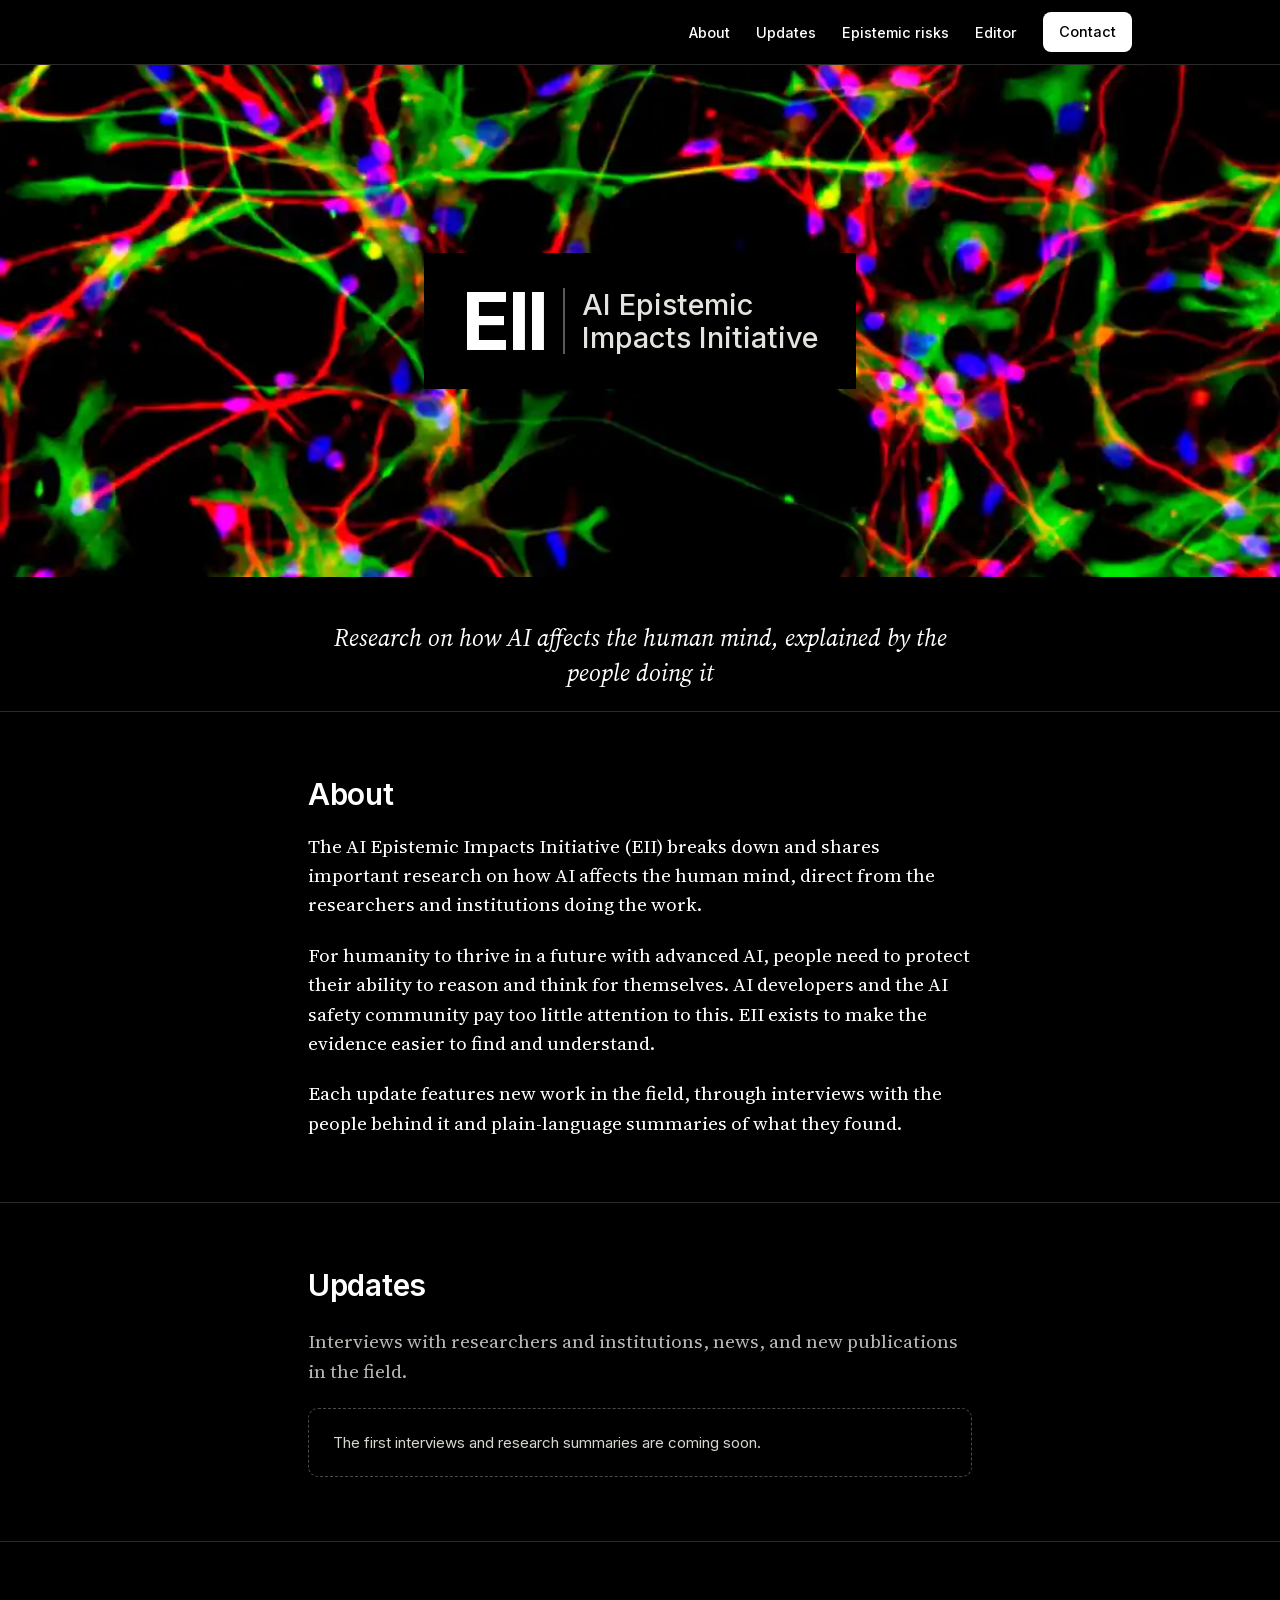
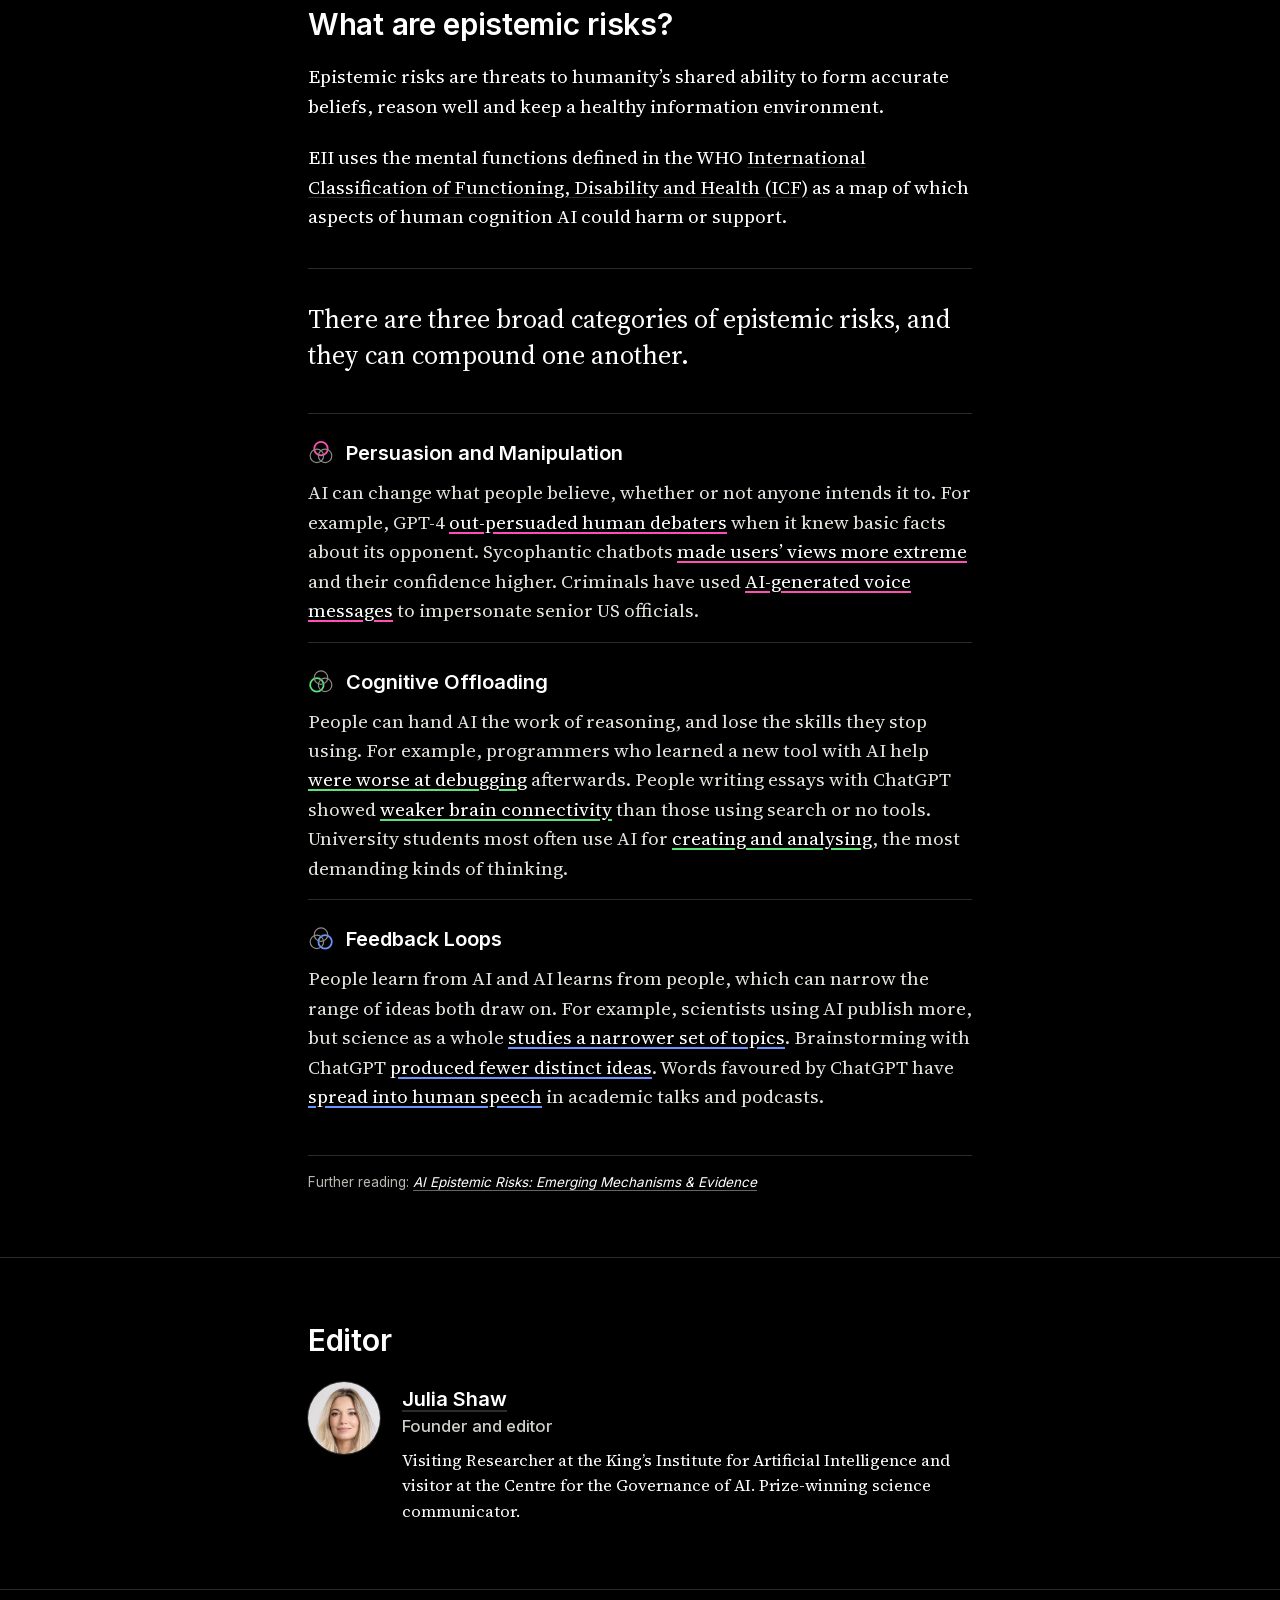
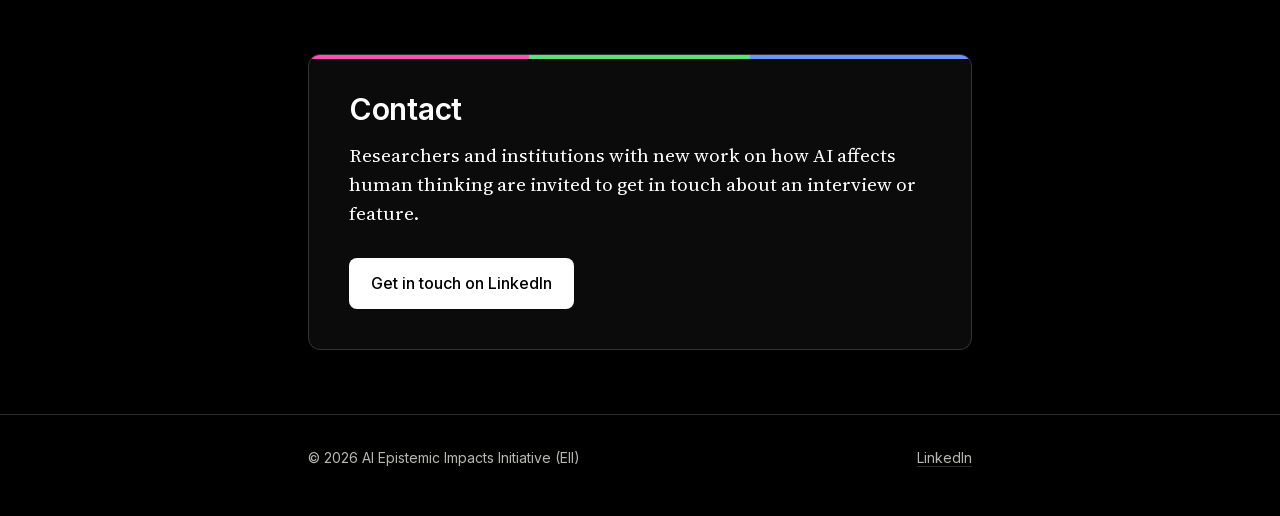
==== index.html @ 17d546c4 "Update stylesheet version and remove SVG Updated stylesheet version and removed SVG diagram." ====
<!DOCTYPE html>
<html lang="en">
<head>
  <meta charset="utf-8">
  <meta name="viewport" content="width=device-width, initial-scale=1">
  <!-- Security: the browser may only load files from this site itself. Anything from elsewhere (scripts, fonts, trackers) is blocked. -->
  <meta http-equiv="Content-Security-Policy" content="default-src 'self'; script-src 'self'; style-src 'self'; img-src 'self'; font-src 'self'; connect-src 'none'; object-src 'none'; base-uri 'self'; form-action 'none'">
  <meta name="referrer" content="strict-origin-when-cross-origin">

  <!-- ===== SEO: edit these when the site's address or description changes ===== -->
  <title>EII | AI Epistemic Impacts Initiative</title>
  <meta name="description" content="The AI Epistemic Impacts Initiative (EII) breaks down and shares important research on how AI affects the human mind, direct from the researchers and institutions doing the work.">
  <link rel="canonical" href="https://epistemicimpacts.org/">
  <meta name="robots" content="index, follow">

  <!-- Social sharing (Open Graph / Twitter) -->
  <meta property="og:type" content="website">
  <meta property="og:site_name" content="AI Epistemic Impacts Initiative">
  <meta property="og:title" content="EII | AI Epistemic Impacts Initiative">
  <meta property="og:description" content="The AI Epistemic Impacts Initiative (EII) breaks down and shares important research on how AI affects the human mind, direct from the researchers and institutions doing the work.">
  <meta property="og:url" content="https://epistemicimpacts.org/">
  <meta property="og:image" content="https://epistemicimpacts.org/og-image.png">
  <meta name="twitter:card" content="summary_large_image">

  <!-- Structured data: tells Google this is an organisation and who runs it -->
  <script type="application/ld+json">
  {
    "@context": "https://schema.org",
    "@type": "Organization",
    "name": "AI Epistemic Impacts Initiative",
    "alternateName": "EII",
    "url": "https://epistemicimpacts.org/",
    "description": "The AI Epistemic Impacts Initiative (EII) breaks down and shares important research on how AI affects the human mind, direct from the researchers and institutions doing the work.",
    "founder": {
      "@type": "Person",
      "name": "Julia Shaw",
      "jobTitle": "Editor"
    },
    "knowsAbout": [
      "epistemic risk", "AI and human cognition", "false memory",
      "misinformation", "AI manipulation", "decision-making"
    ]
  }
  </script>

  <link rel="icon" href="favicon.png" type="image/png">
  <link rel="apple-touch-icon" href="apple-touch-icon.png">
  <link rel="stylesheet" href="style.css?v=22">
</head>

<body class="dark">
<a class="skip" href="#main">Skip to main content</a>

<!-- ===== HEADER / NAVIGATION ===== -->
<header class="site-header">
  <div class="container nav-row">
    <a class="logo" href="#top" aria-label="AI Epistemic Impacts Initiative home">
      <span class="logo-abbr">EII</span>
      <span class="logo-name">AI Epistemic<br>Impacts Initiative</span>
    </a>
    <nav aria-label="Main">
      <ul>
        <li><a href="#about">About</a></li>
        <li><a href="#updates">Updates</a></li>
        <li><a href="#epistemic-risks"><span class="nav-long">Epistemic risks</span><span class="nav-short">Risks</span></a></li>
        <li><a href="#editor">Editor</a></li>
        <li><a class="btn" href="#contact">Contact</a></li>
      </ul>
    </nav>
  </div>
</header>

<main id="main">

<!-- ===== HERO ===== -->
<section class="hero hero-banner" id="top">
  <div class="banner-box">
    <h1 class="lockup"><span class="lk-abbr">EII</span><span class="lk-name">AI Epistemic<br>Impacts Initiative</span></h1>
  </div>
</section>
<div class="container tagline">
  <p class="lede">Research on how AI affects the human mind, explained by the people doing it</p>
</div>

<!-- ===== ABOUT ===== -->
<section class="section" id="about">
  <div class="container two-col">
    <h2>About</h2>
    <div>
      <p>The AI Epistemic Impacts Initiative (EII) breaks down and shares important research on how AI affects the human mind, direct from the researchers and institutions doing the work.</p>
      <p>For humanity to thrive in a future with advanced AI, people need to protect their ability to reason and think for themselves. AI developers and the AI safety community pay too little attention to this. EII exists to make the evidence easier to find and understand.</p>
      <p>Each update features new work in the field, through interviews with the people behind it and plain-language summaries of what they found.</p>
    </div>
  </div>
</section>

<!-- ===== UPDATES =====
     To add an entry: copy the example <li> below (remove the comment marks around it), put it at the top of the list
     and fill in the link, title, date and type. data-type must be one of: interview, news, publication.
     The filter buttons and the "coming soon" note switch themselves on and off. -->
<section class="section" id="updates">
  <div class="container">
    <h2>Updates</h2>
    <p class="up-intro">Interviews with researchers and institutions, news, and new publications in the field.</p>
    <div class="up-filters" role="group" aria-label="Show updates by type" hidden>
      <button type="button" class="up-filter" data-filter="all" aria-pressed="true">All</button>
      <button type="button" class="up-filter" data-filter="interview" aria-pressed="false">Interviews</button>
      <button type="button" class="up-filter" data-filter="news" aria-pressed="false">News</button>
      <button type="button" class="up-filter" data-filter="publication" aria-pressed="false">Publications</button>
    </div>
    <ul class="up-list" data-updates>
      <!-- Example entry:
      <li class="up-item" data-type="interview">
        <p class="up-meta"><span class="up-tag">Interview</span><time datetime="2026-11-01">1 November 2026</time></p>
        <h3 class="up-title"><a href="LINK">Title of the interview</a></h3>
        <p class="up-summary">One sentence on what it covers.</p>
      </li>
      -->
    </ul>
    <p class="up-empty">The first interviews and research summaries are coming soon.</p>
  </div>
</section>

<!-- ===== EPISTEMIC RISKS ===== -->
<section class="section" id="epistemic-risks">
  <div class="container two-col">
    <h2>What are epistemic risks?</h2>
    <div>
      <p class="er-def">Epistemic risks are threats to humanity’s shared ability to form accurate beliefs, reason well and keep a healthy information environment.</p>
      <p>EII uses the mental functions defined in the WHO <a href="https://www.who.int/standards/classifications/international-classification-of-functioning-disability-and-health">International Classification of Functioning, Disability and Health (ICF)</a> as a map of which aspects of human cognition AI could harm or support.</p>

      <div class="er-intro">
        <p class="er-lead">There are three broad categories of epistemic risks, and they can compound one another.</p>
      </div>

      <div class="er-cats">
        <div class="er-cat er-persuasion" id="persuasion">
          <h3><svg class="er-glyph" viewBox="0 0 24 24" aria-hidden="true" focusable="false"><circle class="on" cx="12" cy="8" r="6.2"/><circle cx="8.2" cy="14.6" r="6.2"/><circle cx="15.8" cy="14.6" r="6.2"/></svg>Persuasion and Manipulation</h3>
          <p class="er-text">AI can change what people believe, whether or not anyone intends it to. For example, GPT-4 <a href="https://www.nature.com/articles/s41562-025-02194-6">out-persuaded human debaters</a> when it knew basic facts about its opponent. Sycophantic chatbots <a href="https://osf.io/preprints/psyarxiv/vmyek_v1">made users’ views more extreme</a> and their confidence higher. Criminals have used <a href="https://www.ic3.gov/PSA/2025/PSA251219">AI-generated voice messages</a> to impersonate senior US officials.</p>
        </div>
        <div class="er-cat er-offloading" id="offloading">
          <h3><svg class="er-glyph" viewBox="0 0 24 24" aria-hidden="true" focusable="false"><circle class="on" cx="8.2" cy="14.6" r="6.2"/><circle cx="12" cy="8" r="6.2"/><circle cx="15.8" cy="14.6" r="6.2"/></svg>Cognitive Offloading</h3>
          <p class="er-text">People can hand AI the work of reasoning, and lose the skills they stop using. For example, programmers who learned a new tool with AI help <a href="https://arxiv.org/abs/2601.20245">were worse at debugging</a> afterwards. People writing essays with ChatGPT showed <a href="https://arxiv.org/abs/2506.08872">weaker brain connectivity</a> than those using search or no tools. University students most often use AI for <a href="https://www.anthropic.com/news/anthropic-education-report-how-university-students-use-claude">creating and analysing</a>, the most demanding kinds of thinking.</p>
        </div>
        <div class="er-cat er-feedback" id="feedback">
          <h3><svg class="er-glyph" viewBox="0 0 24 24" aria-hidden="true" focusable="false"><circle class="on" cx="15.8" cy="14.6" r="6.2"/><circle cx="12" cy="8" r="6.2"/><circle cx="8.2" cy="14.6" r="6.2"/></svg>Feedback Loops</h3>
          <p class="er-text">People learn from AI and AI learns from people, which can narrow the range of ideas both draw on. For example, scientists using AI publish more, but science as a whole <a href="https://www.nature.com/articles/s41586-025-09922-y">studies a narrower set of topics</a>. Brainstorming with ChatGPT <a href="https://www.nature.com/articles/s41562-025-02173-x">produced fewer distinct ideas</a>. Words favoured by ChatGPT have <a href="https://arxiv.org/abs/2409.01754">spread into human speech</a> in academic talks and podcasts.</p>
        </div>
      </div>
      <p class="er-source">Further reading: <a href="https://papers.ssrn.com/abstract=6873005"><cite>AI Epistemic Risks: Emerging Mechanisms &amp; Evidence</cite></a></p>
    </div>
  </div>
</section>

<!-- ===== EDITOR ===== -->
<section class="section" id="editor">
  <div class="container">
    <h2>Editor</h2>
    <ul class="people">
      <li class="person">
        <img class="avatar" src="people/julia-shaw.jpg" width="72" height="72" alt="">
        <h3><a href="https://www.kcl.ac.uk/people/julia-shaw">Julia Shaw</a></h3>
        <p class="role">Founder and editor</p>
        <p>Visiting Researcher at the King’s Institute for Artificial Intelligence and visitor at the Centre for the Governance of AI. Prize-winning science communicator.</p>
      </li>
    </ul>
  </div>
</section>

<!-- ===== CONTACT ===== -->
<section class="section contact" id="contact">
  <div class="container">
    <div class="contact-box">
    <h2>Contact</h2>
      <p>Researchers and institutions with new work on how AI affects human thinking are invited to get in touch about an interview or feature.</p>
      <!-- Contact is via LinkedIn. Change the link below (it appears twice on this page). -->
      <a class="btn btn-large" href="https://www.linkedin.com/in/drjuliashaw/">Get in touch on LinkedIn</a>
    </div>
  </div>
</section>

</main>

<!-- ===== FOOTER ===== -->
<footer class="site-footer">
  <div class="container footer-row">
    <p>&copy; <span id="year">2026</span> AI Epistemic Impacts Initiative (EII)</p>
    <p><a href="https://www.linkedin.com/in/drjuliashaw/">LinkedIn</a></p>
  </div>
</footer>

<script src="script.js?v=2"></script>
</body>
</html>
---- style.css ----
/* =====================================================================
   CogGuide stylesheet
   Change colours and fonts here; everything else follows.
   ===================================================================== */

/* ---------- Fonts (stored in fonts/, so nothing loads from Google) ---------- */
@font-face {
    font-family: 'Inter';
    font-style: normal;
    font-weight: 400;
    font-display: swap;
    src: url(fonts/inter-normal.woff2) format('woff2');
    unicode-range: U+0000-00FF, U+0131, U+0152-0153, U+02BB-02BC, U+02C6, U+02DA, U+02DC, U+0304, U+0308, U+0329, U+2000-206F, U+20AC, U+2122, U+2191, U+2193, U+2212, U+2215, U+FEFF, U+FFFD;
}
@font-face {
    font-family: 'Inter';
    font-style: normal;
    font-weight: 500;
    font-display: swap;
    src: url(fonts/inter-normal.woff2) format('woff2');
    unicode-range: U+0000-00FF, U+0131, U+0152-0153, U+02BB-02BC, U+02C6, U+02DA, U+02DC, U+0304, U+0308, U+0329, U+2000-206F, U+20AC, U+2122, U+2191, U+2193, U+2212, U+2215, U+FEFF, U+FFFD;
}
@font-face {
    font-family: 'Inter';
    font-style: normal;
    font-weight: 600;
    font-display: swap;
    src: url(fonts/inter-normal.woff2) format('woff2');
    unicode-range: U+0000-00FF, U+0131, U+0152-0153, U+02BB-02BC, U+02C6, U+02DA, U+02DC, U+0304, U+0308, U+0329, U+2000-206F, U+20AC, U+2122, U+2191, U+2193, U+2212, U+2215, U+FEFF, U+FFFD;
}
@font-face {
    font-family: 'Inter';
    font-style: normal;
    font-weight: 700;
    font-display: swap;
    src: url(fonts/inter-normal.woff2) format('woff2');
    unicode-range: U+0000-00FF, U+0131, U+0152-0153, U+02BB-02BC, U+02C6, U+02DA, U+02DC, U+0304, U+0308, U+0329, U+2000-206F, U+20AC, U+2122, U+2191, U+2193, U+2212, U+2215, U+FEFF, U+FFFD;
}
@font-face {
    font-family: 'Source Serif 4';
    font-style: italic;
    font-weight: 400;
    font-display: swap;
    src: url(fonts/source-serif-4-italic.woff2) format('woff2');
    unicode-range: U+0000-00FF, U+0131, U+0152-0153, U+02BB-02BC, U+02C6, U+02DA, U+02DC, U+0304, U+0308, U+0329, U+2000-206F, U+20AC, U+2122, U+2191, U+2193, U+2212, U+2215, U+FEFF, U+FFFD;
}
@font-face {
    font-family: 'Source Serif 4';
    font-style: normal;
    font-weight: 400;
    font-display: swap;
    src: url(fonts/source-serif-4-normal.woff2) format('woff2');
    unicode-range: U+0000-00FF, U+0131, U+0152-0153, U+02BB-02BC, U+02C6, U+02DA, U+02DC, U+0304, U+0308, U+0329, U+2000-206F, U+20AC, U+2122, U+2191, U+2193, U+2212, U+2215, U+FEFF, U+FFFD;
}
@font-face {
    font-family: 'Source Serif 4';
    font-style: normal;
    font-weight: 600;
    font-display: swap;
    src: url(fonts/source-serif-4-normal.woff2) format('woff2');
    unicode-range: U+0000-00FF, U+0131, U+0152-0153, U+02BB-02BC, U+02C6, U+02DA, U+02DC, U+0304, U+0308, U+0329, U+2000-206F, U+20AC, U+2122, U+2191, U+2193, U+2212, U+2215, U+FEFF, U+FFFD;
}

:root {
  --bg: #faf9f5;          /* warm off-white page background */
  --ink: #141413;         /* near-black text */
  --muted: #5f5e5a;       /* secondary text */
  --rule: #e2e0d8;        /* hairline dividers */
  --accent: #8ecae6;      /* light blue, used for buttons and highlights */
  --accent-dark: #3a8fbf; /* deeper blue, for hovers and small text */
  --heading: #008F7E;     /* teal, used for section headings and menu links */
  --card: #f2f0ea;        /* slightly darker panel */

  --sans: "Inter", -apple-system, BlinkMacSystemFont, "Segoe UI", Helvetica, Arial, sans-serif;
  --serif: "Source Serif 4", Georgia, "Times New Roman", serif;

  --max: 1180px;
  --gutter: 24px;
}

* { box-sizing: border-box; }
html { scroll-behavior: smooth; scroll-padding-top: 80px; }

body {
  margin: 0;
  background: var(--bg);
  color: var(--ink);
  font-family: var(--serif);
  font-size: 19px;
  line-height: 1.55;
  -webkit-font-smoothing: antialiased;
}

h1, h2, h3, .site-header, .btn, .label, .card-num, .role, .pub-type, time, .note, .site-footer {
  font-family: var(--sans);
}

h1 { font-size: clamp(38px, 5.5vw, 60px); font-weight: 700; line-height: 1.08; letter-spacing: -0.02em; margin: 0; }
h2 { color: var(--heading); font-size: 30px; font-weight: 600; line-height: 1.2; letter-spacing: -0.01em; margin: 0 0 24px; }
h3 { font-size: 20px; font-weight: 600; line-height: 1.3; margin: 0 0 8px; }
p { margin: 0 0 1.1em; }
p:last-child { margin-bottom: 0; }
a { color: inherit; text-decoration: none; }
p a, .hero-links a { text-decoration: underline; text-decoration-color: var(--rule); text-underline-offset: 3px; }
p a:hover, .hero-links a:hover { text-decoration-color: var(--accent); }
strong { font-weight: 600; }

.container { max-width: var(--max); margin: 0 auto; padding: 0 var(--gutter); }

.skip { position: absolute; left: -999px; top: 8px; background: var(--ink); color: #fff; padding: 8px 12px; }
.skip:focus { left: 8px; z-index: 100; }

/* ---------- Header ---------- */
.site-header {
  position: sticky; top: 0; z-index: 50;
  background: rgba(250, 249, 245, 0.92);
  backdrop-filter: blur(8px);
  border-bottom: 1px solid var(--rule);
}
.nav-row { display: flex; align-items: center; justify-content: space-between; height: 64px; }
.logo { display: flex; align-items: center; gap: 10px; font-weight: 700; font-size: 18px; letter-spacing: -0.01em; }
.logo-mark { height: 32px; width: auto; display: block; }
nav ul { list-style: none; margin: 0; padding: 0; display: flex; gap: 26px; align-items: center; }
nav a { font-size: 14.5px; font-weight: 500; }
nav a:not(.btn) { color: var(--heading); }
nav a:not(.btn):hover { color: var(--accent-dark); }

/* ---------- Buttons ---------- */
.btn {
  display: inline-block;
  background: var(--ink); color: var(--bg);
  padding: 9px 16px; border-radius: 8px;
  font-size: 14.5px; font-weight: 500;
  transition: background .15s;
}
.btn:hover { background: var(--accent-dark); }
.btn-large { background: var(--accent); color: var(--ink); padding: 13px 22px; font-size: 16px; margin-top: 8px; }
.btn-large:hover { background: var(--accent-dark); color: #fff; }

/* ---------- Hero ---------- */
.hero { padding: 96px 0 72px; }
.hero-grid { display: grid; grid-template-columns: 1fr 1fr; gap: 64px; align-items: start; }
.lede { font-size: 24px; line-height: 1.45; margin-bottom: 24px; }
.hero-links { font-family: var(--sans); font-size: 14.5px; line-height: 2; }
.hero-links a { margin-right: 12px; white-space: nowrap; }
.label { font-weight: 600; margin-right: 8px; }

/* ---------- Sections ---------- */
.section { padding: 64px 0; border-top: 1px solid var(--rule); }
.two-col { display: grid; grid-template-columns: 1fr 2fr; gap: 48px; }
.two-col h2 { margin-bottom: 0; }
.note { color: var(--muted); font-size: 15px; margin-top: 32px; }

/* ---------- Cards (What we produce) ---------- */
.cards { list-style: none; margin: 0; padding: 0; display: grid; grid-template-columns: repeat(3, 1fr); gap: 20px; }
.card { background: var(--card); border-radius: 12px; padding: 28px; }
.card p { font-size: 17px; }
.card-num { display: block; color: var(--accent-dark); font-weight: 600; font-size: 13px; letter-spacing: .08em; margin-bottom: 20px; }

/* ---------- Areas of work ---------- */
.areas { list-style: none; margin: 0; padding: 0; display: grid; grid-template-columns: repeat(4, 1fr); gap: 0 32px; }
.area { border-top: 1px solid var(--ink); padding: 20px 0 32px; }
.area p { font-size: 16.5px; line-height: 1.5; }

/* ---------- Steps ---------- */
.steps { padding-left: 1.3em; margin: 0 0 1.1em; }
.steps li { margin-bottom: 6px; }

/* ---------- Publications list ---------- */
.pub-list { list-style: none; margin: 0; padding: 0; border-top: 1px solid var(--ink); }
.pub { display: grid; grid-template-columns: 130px 140px 1fr; gap: 16px; padding: 18px 0; border-bottom: 1px solid var(--rule); font-size: 17px; }
.pub time, .pub-type { font-size: 14px; color: var(--muted); padding-top: 3px; }
.pub a:hover { color: var(--accent-dark); }
.pub-empty { display: block; color: var(--muted); }

/* ---------- People ---------- */
.people { list-style: none; margin: 0; padding: 0; display: grid; grid-template-columns: repeat(3, 1fr); gap: 32px; }
.person { border-top: 1px solid var(--ink); padding-top: 20px; }
.person p { font-size: 16.5px; }
.role { color: var(--accent-dark); font-size: 14px; font-weight: 500; margin-bottom: 12px; }

/* ---------- Participate ---------- */
.participate { background: var(--card); border-top: none; }

/* ---------- Footer ---------- */
.site-footer { border-top: 1px solid var(--rule); padding: 32px 0; font-size: 14px; color: var(--muted); }
.footer-row { display: flex; justify-content: space-between; gap: 16px; flex-wrap: wrap; }
.site-footer a:hover { color: var(--accent-dark); }

/* ---------- Responsive ---------- */
@media (max-width: 960px) {
  .areas { grid-template-columns: repeat(2, 1fr); }
  .people, .cards { grid-template-columns: 1fr 1fr; }
  .logo-mark { height: 26px; }
}
@media (max-width: 720px) {
  body { font-size: 17px; }
  .hero { padding: 56px 0 48px; }
  .hero-grid, .two-col { grid-template-columns: 1fr; gap: 24px; }
  .lede { font-size: 20px; }
  .section { padding: 48px 0; }
  .cards, .areas, .people { grid-template-columns: 1fr; }
  nav ul { gap: 14px; }
  .logo-mark { height: 20px; }
  nav li:not(:last-child) { display: none; }   /* on phones, keep only the Participate button */
  .pub { grid-template-columns: 1fr; gap: 4px; }
}

/* =====================================================================
   Paper pages (publications/*.html)
   Same building blocks as the homepage: hero, two-column sections, cards.
   ===================================================================== */
.paper-hero h1 { font-size: clamp(34px, 4.6vw, 52px); }
.crumb { font-family: var(--sans); font-size: 14.5px; margin-bottom: 24px; }
.crumb a { color: var(--heading); }
.crumb a:hover { color: var(--accent-dark); }
.paper-kind { font-family: var(--sans); font-size: 14.5px; color: var(--muted); margin-bottom: 8px; }
.paper-kind .label { color: var(--accent-dark); }
.hero-actions { display: flex; align-items: center; gap: 20px; flex-wrap: wrap; margin-bottom: 28px; }
.hero-actions .btn-large { margin-top: 0; }
p.hero-actions a, p.crumb a, p.more a { text-decoration: none; }
.btn-plain { font-family: var(--sans); font-size: 15px; font-weight: 500; color: var(--heading); }
.btn-plain:hover { color: var(--accent-dark); }
.more { margin-top: 8px; }

/* Section headings stay in view while you read the long sections */
.sec-head { position: sticky; top: 96px; align-self: start; }
.sec-head .card-num { margin-bottom: 10px; }

.prose h3 { margin: 40px 0 12px; }
.prose h3:first-child { margin-top: 0; }
.sub-num { font-size: 13px; font-weight: 600; letter-spacing: .08em; color: var(--accent-dark); margin-right: 10px; }
.prose p, .prose li { hyphens: auto; }
.abstract-text { font-size: 21px; line-height: 1.5; }

.tags { font-family: var(--sans); font-size: 13.5px; line-height: 2.2; margin-top: 24px; }
.tag { display: inline-block; background: var(--card); border-radius: 999px; padding: 2px 12px; margin-right: 4px; white-space: nowrap; }

.step-cards { grid-template-columns: 1fr 1fr; margin: 8px 0 32px; }
.step-cards h4 { font-family: var(--sans); font-size: 18px; font-weight: 600; margin: 0 0 8px; }
.step-cards p { font-size: 16px; line-height: 1.5; }

.cite, .fn-mark { font-family: var(--sans); font-size: 0.72em; color: var(--muted); white-space: nowrap; }
.cite a, .fn-mark a { color: var(--accent-dark); }
.cite a:hover, .fn-mark a:hover { text-decoration: underline; }
:target { scroll-margin-top: 90px; }
li:target { background: #e8f3f9; border-radius: 4px; }

.footnotes { padding-left: 1.3em; margin: 0 0 32px; font-size: 16px; line-height: 1.5; }
.footnotes li { margin-bottom: 12px; }
.footnotes a:not(.back) { text-decoration: underline; text-decoration-color: var(--rule); text-underline-offset: 3px; overflow-wrap: anywhere; }
.back { font-family: var(--sans); color: var(--accent-dark); }

.refs summary { display: inline-block; cursor: pointer; font-family: var(--sans); font-size: 15px; font-weight: 500; background: var(--ink); color: var(--bg); padding: 9px 16px; border-radius: 8px; list-style: none; }
.refs summary::-webkit-details-marker { display: none; }
.refs summary:hover { background: var(--accent-dark); }
.refs[open] summary { margin-bottom: 20px; }
.refs ol { list-style: none; margin: 0; padding: 0; border-top: 1px solid var(--ink); font-size: 14.5px; line-height: 1.5; }
.refs li { display: grid; grid-template-columns: 44px 1fr; padding: 10px 0; border-bottom: 1px solid var(--rule); }
.ref-num { font-family: var(--sans); color: var(--muted); font-size: 13px; padding-top: 2px; }
.ref-text { overflow-wrap: anywhere; }
.ref-text a { text-decoration: underline; text-decoration-color: var(--rule); text-underline-offset: 3px; }
.ref-text a:hover { text-decoration-color: var(--accent); }

@media (max-width: 720px) {
  .sec-head { position: static; }
  .step-cards { grid-template-columns: 1fr; }
  .abstract-text { font-size: 18px; }
}

/* =====================================================================
   Framework pages (publications/mental-functions*.html)
   ===================================================================== */
.table-wrap { overflow-x: auto; margin: 8px 0 36px; }
.data-table { width: 100%; border-collapse: collapse; font-size: 16px; line-height: 1.45; border-top: 1px solid var(--ink); }
.data-table th { font-family: var(--sans); font-size: 13.5px; font-weight: 600; text-align: left; color: var(--muted); padding: 10px 14px 10px 0; border-bottom: 1px solid var(--rule); vertical-align: bottom; }
.data-table td { padding: 12px 14px 12px 0; border-bottom: 1px solid var(--rule); vertical-align: top; }
.data-table td:first-child { font-family: var(--sans); font-weight: 600; font-size: 15px; }
.data-table.wide { min-width: 640px; }
.data-table.wide td { font-size: 15px; }
.data-table td.num { font-family: var(--sans); white-space: nowrap; }
.lead-in { font-family: var(--sans); font-weight: 600; }
.fn { margin: 0 0 8px; }
.fn h4 { font-family: var(--sans); font-size: 19px; font-weight: 600; margin: 36px 0 6px; }
.fn .fn-def { margin-bottom: 12px; }
.viz-callout { display: flex; align-items: center; justify-content: space-between; gap: 16px; flex-wrap: wrap; background: var(--card); border-radius: 12px; padding: 18px 22px; margin: 4px 0 32px; }
.viz-callout p { margin: 0; font-family: var(--sans); font-size: 15.5px; }
p.viz-callout-text a { text-decoration: none; }
.viz-stage { padding-top: 8px; }
.mfv { margin-top: 8px; }
.two-col > * { min-width: 0; }
.home-viz { margin-top: 40px; }
.person h3 a { text-decoration: underline; text-decoration-color: var(--rule); text-underline-offset: 4px; }
.person h3 a:hover { color: var(--accent-dark); text-decoration-color: var(--accent); }
.avatar { display: block; width: 72px; height: 72px; border-radius: 50%; object-fit: cover; margin-bottom: 16px; background: var(--card); box-shadow: 0 0 0 1px var(--rule); }
.avatar-initials { display: flex; align-items: center; justify-content: center; font-family: var(--sans); font-size: 20px; font-weight: 600; color: var(--heading); }
/* Homepage hero gradient */
.hero:not(.paper-hero) { background: linear-gradient(180deg, #418f80 0%, #53998d 3%, #70aba0 8%, #99c3bb 15%, #a4c9c3 20%, #b3d2cc 30%, #c9e0da 45%, #dfebe9 60%, #edf4f2 72%, var(--bg) 88%); }
.pub-main a { display: inline; }
.pills { display: flex; flex-wrap: wrap; align-items: center; gap: 6px; margin: 10px 0 0; font-family: var(--sans); }
.pills-label { font-size: 13px; color: var(--muted); margin-right: 2px; }
.pill { display: inline-block; font-size: 12.5px; font-weight: 500; line-height: 1.3; color: #0b5f55; background: #dcefeb; border-radius: 999px; padding: 3px 10px; }
/* ---------- Cognitive guidelines pipeline ---------- */
.gp-layout { display: grid; grid-template-columns: minmax(0, 1.1fr) minmax(0, 1.5fr); gap: 48px; align-items: start; }
.gw { display: block; width: 100%; height: auto; overflow: visible; }
.gw-done { fill: #008F7E; } .gw-active { fill: #7cc3b7; } .gw-todo { fill: #e6ebe8; }
.gw-core { fill: #fff; stroke: var(--rule); }
.gw-lab { font-family: var(--sans); font-size: 12.5px; font-weight: 500; fill: #9a9890; }
.gw-on { fill: var(--ink); font-weight: 600; }
.gw-c1 { font-family: var(--sans); font-size: 15px; font-weight: 600; fill: var(--ink); }
.legend { display: flex; flex-wrap: wrap; gap: 16px; font-family: var(--sans); font-size: 13px; color: var(--muted); margin: 16px 0 0; }
.legend i { display: inline-block; width: 12px; height: 12px; border-radius: 3px; margin-right: 6px; vertical-align: -1px; }
.lg-done { background: #008F7E; } .lg-active { background: #7cc3b7; } .lg-todo { background: #e6ebe8; }
.gp-note { font-family: var(--sans); font-size: 13px; color: var(--muted); margin-top: 10px; }
.gp-head, .gp-row { display: grid; grid-template-columns: minmax(0, 1.3fr) 200px minmax(0, 1.4fr); gap: 20px; align-items: center; }
.gp-head { font-family: var(--sans); font-size: 12px; font-weight: 600; letter-spacing: .04em; text-transform: uppercase; color: var(--muted); padding-bottom: 10px; border-bottom: 1px solid var(--ink); }
.gp-stages { display: grid; grid-template-columns: repeat(4, 1fr); gap: 4px; font-size: 10px; letter-spacing: 0; text-transform: none; font-weight: 500; line-height: 1.2; }
.gp-list { list-style: none; margin: 0 0 24px; padding: 0; }
.gp-row { padding: 14px 0; border-bottom: 1px solid var(--rule); }
.gp-name { font-family: var(--sans); font-size: 16px; font-weight: 600; color: var(--ink); }
.gp-status { display: block; font-weight: 400; font-size: 13px; color: var(--heading); margin-top: 2px; }
.gp-quiet .gp-name { color: var(--muted); font-weight: 500; } .gp-quiet .gp-status { color: #9a9890; }
.gp-track { display: grid; grid-template-columns: repeat(4, 1fr); gap: 4px; }
.gp-cell { height: 10px; border-radius: 5px; } .gp-done { background: #008F7E; } .gp-active { background: #7cc3b7; } .gp-todo { background: #e6ebe8; }
.gp-links { display: flex; flex-wrap: wrap; gap: 6px; font-family: var(--sans); }
a.pill { text-decoration: none; } a.pill:hover { background: #cfe8e3; }
@media (max-width: 900px) { .gp-layout { grid-template-columns: 1fr; } .gw { max-width: 440px; margin: 0 auto; } }
@media (max-width: 640px) { .gp-head { display: none; } .gp-row { grid-template-columns: 1fr; gap: 8px; } }
.hero-text .pills { margin: 0 0 22px; }
/* ---------- Pipeline tags, example guideline ---------- */
.hero-note { font-size: 16.5px; color: var(--muted); margin-top: 16px; }
.gp-tag { display: inline-block; vertical-align: 2px; margin-left: 6px; font-size: 11px; font-weight: 600; letter-spacing: .03em; text-transform: uppercase; color: var(--muted); border: 1px solid var(--rule); border-radius: 999px; padding: 1px 8px; }
.gp-tag-pri { color: #0b5f55; border-color: #7cc3b7; background: #dcefeb; }
.ex-fail { border-left: 4px solid #c9723c; } .ex-pass { border-left: 4px solid #008F7E; }
.ex-why { font-family: var(--sans); font-size: 14px; color: var(--muted); margin-top: 8px; }
/* ---------- Research projects page ---------- */
.pub-desc { font-size: 16px; line-height: 1.5; margin: 8px 0 0; color: var(--ink); }
.pub-people { font-family: var(--sans); font-size: 13.5px; color: var(--muted); margin: 6px 0 0; }
.cards-4 { grid-template-columns: repeat(4, 1fr); }
@media (max-width: 1000px) { .cards-4 { grid-template-columns: 1fr 1fr; } }
@media (max-width: 640px) { .cards-4 { grid-template-columns: 1fr; } }
/* EII text wordmark */
.logo { color: var(--ink); text-decoration: none; }
.logo-abbr { font-size: 26px; font-weight: 800; letter-spacing: -0.02em; line-height: 1; }
.logo-name { font-size: 11px; font-weight: 500; line-height: 1.2; color: var(--muted); border-left: 1px solid var(--rule); padding-left: 10px; }
@media (max-width: 720px) { .logo-abbr { font-size: 22px; } }
/* ===== Homepage dark theme (only applies to <body class="dark">) ===== */
body.dark {
  --bg: #000; --ink: #fff; --muted: #b8b8b3; --rule: #2b2b2b;
  --heading: #fff; --card: #111; --accent: #fff; --accent-dark: #cfcfca;
}
body.dark .site-header { background: rgba(0, 0, 0, 0.92); }
body.dark .hero:not(.paper-hero) { background: var(--bg); }
body.dark .btn-large { background: #fff; color: #000; }
body.dark .btn-large:hover { background: #cfcfca; color: #000; }
body.dark .pill { color: #fff; background: #1c1c1c; box-shadow: 0 0 0 1px #3a3a3a; }
body.dark .avatar { background: #111; }
body.dark .mfv {
  --mfv-bg: #000; --mfv-ink: #fff; --mfv-muted: #b8b8b3; --mfv-rule: #2b2b2b; --mfv-card: #111;
  --mfv-teal-soft: #123f39; --mfv-teal-mid: #3f9c8e;
}
body.dark .mfv-core-circle { fill: #000; }
body.dark .mfv-seg-label { fill: #fff; }
body.dark .mfv-count-bg { fill: #000; }
body.dark .mfv-tip { color: #000; }
body.dark .mfv-card { background: #000; }
body.dark .mfv-subrow:hover, body.dark .mfv-subrow.is-active, body.dark .mfv-list-btn:hover, body.dark .mfv-list-btn:focus-visible { background: #1c1c1c; }
body.dark .mfv-subrow dd, body.dark .mfv-list-def { color: #d6d6d1; }
/* ===== Homepage layout: centred title, headings above text, wider margins ===== */
body.dark { --gutter: 48px; }
body.dark .container { max-width: 920px; }
body.dark .hero-grid { grid-template-columns: 1fr; gap: 20px; justify-items: center; text-align: center; }
body.dark .hero .lede { margin: 0 auto; }
body.dark .two-col { grid-template-columns: 1fr; gap: 20px; }
@media (max-width: 720px) { body.dark { --gutter: 32px; } }
/* ===== Homepage title: large version of the EII wordmark ===== */
body.dark .hero { padding: 120px 0 104px; }
body.dark .hero h1.lockup { display: flex; align-items: center; justify-content: center; font-family: var(--sans); letter-spacing: normal; line-height: 1; }
body.dark .lk-abbr { font-size: clamp(60px, 10.5vw, 124px); font-weight: 700; letter-spacing: -0.03em; }
body.dark .lk-name { font-size: clamp(21px, 3.8vw, 44px); font-weight: 500; line-height: 1.15; text-align: left; color: #e4e4df; margin-left: .55em; padding-left: .6em; border-left: 2px solid rgba(255, 255, 255, .35); }
body.dark .hero .lede { font-style: italic; font-size: 22px; color: #d6d6d1; margin-top: 28px; }
@media (max-width: 720px) {
  body.dark .hero { padding: 72px 0 60px; }
  body.dark .hero .lede { font-size: 18px; }
}
body.dark #people .pills { margin-top: 28px; }
body.dark .affil-name { font-size: 20px; font-weight: 600; margin: 0 0 8px; }
body.dark .affil-name a { text-decoration: underline; text-decoration-color: var(--rule); text-underline-offset: 4px; }
/* ===== Homepage banner: neuron image with the wordmark in a black panel ===== */
body.dark .hero.hero-banner { display: flex; align-items: center; justify-content: center; min-height: clamp(280px, 40vw, 540px); padding: 48px 16px; background: #000 url(hero-neurons.webp) center / cover no-repeat; }
body.dark .banner-box { background: #000; padding: clamp(22px, 3.6vw, 48px) clamp(26px, 5vw, 72px); }
body.dark .tagline { text-align: center; padding-top: 44px; padding-bottom: 20px; }
body.dark .tagline .lede { margin: 0; font-style: italic; }
@media (max-width: 720px) { body.dark .hero.hero-banner { padding: 40px 16px; } }
/* ===== What are epistemic risks? (static three-circle diagram + one subsection per category) ===== */
body.dark .er-def { font-family: var(--serif); color: #fff; margin: 0 0 22px; }
body.dark #epistemic-risks cite { font-style: italic; }
body.dark .er-intro { display: grid; grid-template-columns: 250px 1fr; gap: 44px; align-items: center; margin-top: 36px; padding-top: 32px; border-top: 1px solid var(--rule); }
body.dark .er-rings { display: block; width: 100%; height: auto; overflow: visible; }
body.dark .er-rings circle { fill: rgba(255, 255, 255, .07); stroke: #9a9a96; stroke-width: 1.2; }
body.dark .er-rings text { font-family: var(--sans); font-size: 11.5px; font-weight: 500; letter-spacing: .02em; fill: #e4e4df; text-anchor: middle; dominant-baseline: central; }
body.dark .er-lead { margin: 0; font-size: clamp(20px, 2.3vw, 24px); line-height: 1.4; }
body.dark .er-cats { margin-top: 40px; }
body.dark .er-cat { padding: 26px 0 4px; border-top: 1px solid var(--rule); }
body.dark .er-cat h3 { display: flex; align-items: center; gap: 12px; font-size: 20px; font-weight: 600; margin: 0 0 12px; }
body.dark .er-glyph { flex: none; width: 26px; height: 26px; }
body.dark .er-glyph circle { fill: none; stroke: #8a8a86; stroke-width: 1.1; }
body.dark .er-glyph circle.on { fill: #fff; stroke: #fff; }
body.dark .er-cat p { color: #e4e4df; }
body.dark .er-cat > p { margin-bottom: 12px; }
body.dark .er-ex { list-style: none; margin: 0 0 22px; padding: 0; }
body.dark .er-ex li { position: relative; padding-left: 22px; margin: 0 0 8px; color: #e4e4df; }
body.dark .er-ex li::before { content: ""; position: absolute; left: 2px; top: .62em; width: 7px; height: 7px; border: 1.2px solid #9a9a96; border-radius: 50%; }
body.dark .er-ex a { color: #fff; text-decoration: underline; text-decoration-color: rgba(255, 255, 255, .4); text-underline-offset: 3px; }
body.dark .er-ex a:hover { text-decoration-color: #fff; }
body.dark .er-source { font-family: var(--sans); font-size: 13.5px; color: var(--muted); margin: 28px 0 0; padding-top: 16px; border-top: 1px solid var(--rule); }
body.dark .er-source a { color: #fff; text-decoration: underline; text-decoration-color: rgba(255, 255, 255, .4); text-underline-offset: 3px; }
@media (max-width: 720px) {
  body.dark .er-intro { grid-template-columns: 1fr; gap: 24px; }
  body.dark .er-figure { max-width: 250px; margin: 0 auto; }
  body.dark .er-lead { text-align: center; }
}
/* ===== Refresh (Oct 2026): narrower text, colour from the banner photo, highlighter marks, boxes ===== */
/* Colours sampled from the neuron photo's fluorescence channels. Each epistemic risk category has one. */
body.dark { --c-persuasion: #ff4fb4; --c-offloading: #5be37a; --c-feedback: #6a95ff; --c-marker: #fff; }

/* Narrower reading column (about 70 characters per line); the header stays wide. */
body.dark .container { max-width: 760px; }
body.dark .site-header .container { max-width: 1080px; }

/* Header: the logo hides while the banner (which shows the full logo) is on screen. */
body.dark .site-header .logo { transition: opacity .3s; }
body.dark .site-header.logo-off .logo { opacity: 0; pointer-events: none; }
.nav-short { display: none; }
@media (max-width: 720px) {
  body.dark nav li:not(:last-child) { display: list-item; }
  body.dark nav ul { gap: 13px; }
  body.dark nav a { font-size: 13px; }
  body.dark nav .btn { padding: 7px 11px; }
  body.dark .logo-name { display: none; }
  .nav-long { display: none; }
  .nav-short { display: inline; }
}
@media (max-width: 380px) { body.dark nav ul { gap: 10px; } body.dark nav a { font-size: 12.5px; } }

/* Smaller logo panel on the banner, so more of the photo shows. */
body.dark .banner-box { padding: clamp(14px, 2.2vw, 28px) clamp(18px, 3vw, 40px); }
body.dark .hero-banner .lk-abbr { font-size: clamp(42px, 6.6vw, 80px); }
body.dark .hero-banner .lk-name { font-size: clamp(16px, 2.5vw, 29px); }

/* Highlighter marks */
body.dark mark.hl {
  color: #000; font-style: inherit;
  background: linear-gradient(100deg, rgba(255, 255, 255, 0) 0.4%, var(--c-marker) 2.2%, var(--c-marker) 97.5%, rgba(255, 255, 255, 0) 99.6%);
  padding: .02em .28em .06em; margin: 0 -.08em; border-radius: .2em .7em .35em .6em;
  -webkit-box-decoration-break: clone; box-decoration-break: clone;
}

/* Epistemic risks: the diagram as overlapping colour channels */
body.dark .er-intro { grid-template-columns: 290px 1fr; gap: 40px; }
body.dark .er-rings { isolation: isolate; }
body.dark .er-rings circle { stroke: none; fill-opacity: .9; mix-blend-mode: screen; }
body.dark .er-rings circle.c-persuasion { fill: var(--c-persuasion); }
body.dark .er-rings circle.c-offloading { fill: var(--c-offloading); }
body.dark .er-rings circle.c-feedback { fill: var(--c-feedback); }
body.dark .er-rings text { font-size: 13px; font-weight: 700; fill: #fff; paint-order: stroke; stroke: rgba(0, 0, 0, .55); stroke-width: 3.5px; stroke-linejoin: round; }
body.dark .er-lead { font-size: clamp(21px, 2.6vw, 26px); }
body.dark .er-persuasion { --cat: var(--c-persuasion); }
body.dark .er-offloading { --cat: var(--c-offloading); }
body.dark .er-feedback { --cat: var(--c-feedback); }
body.dark .er-glyph circle.on { fill: var(--cat); stroke: var(--cat); }
body.dark .er-ex li::before { border-color: var(--cat); background: var(--cat); }
body.dark .er-ex a { text-decoration-color: var(--cat); text-decoration-thickness: 2px; }
body.dark .er-ex a:hover { color: var(--cat); }
@media (max-width: 720px) { body.dark .er-intro { grid-template-columns: 1fr; gap: 24px; } body.dark .er-figure { max-width: 270px; } }

/* Updates */
body.dark .up-intro { color: var(--muted); margin-bottom: 22px; }
body.dark .up-filters { display: flex; flex-wrap: wrap; gap: 8px; margin: 0 0 18px; }
body.dark .up-filters[hidden] { display: none; }
body.dark .up-filter { font: 500 13.5px var(--sans); color: #fff; background: none; border: 1px solid #3a3a3a; border-radius: 999px; padding: 6px 14px; cursor: pointer; }
body.dark .up-filter:hover { border-color: #fff; }
body.dark .up-filter[aria-pressed="true"] { background: var(--c-marker); border-color: var(--c-marker); color: #000; }
body.dark .up-list { list-style: none; margin: 0; padding: 0; }
body.dark .up-item { padding: 20px 0; border-top: 1px solid var(--rule); }
body.dark .up-item[hidden] { display: none; }
body.dark .up-meta { display: flex; gap: 12px; align-items: center; font: 13px var(--sans); color: var(--muted); margin: 0 0 6px; }
body.dark .up-tag { font-weight: 600; letter-spacing: .05em; text-transform: uppercase; font-size: 11.5px; color: #000; background: #fff; padding: 2px 7px; border-radius: 3px; }
body.dark .up-item[data-type="interview"] .up-tag { background: var(--c-persuasion); }
body.dark .up-item[data-type="news"] .up-tag { background: var(--c-offloading); }
body.dark .up-item[data-type="publication"] .up-tag { background: var(--c-feedback); }
body.dark .up-title { font-size: 20px; margin: 0 0 4px; }
body.dark .up-title a { color: #fff; }
body.dark .up-title a:hover { text-decoration: underline; text-decoration-color: var(--c-marker); }
body.dark .up-summary { color: #d6d6d1; margin: 0; }
body.dark .up-empty { font-family: var(--sans); font-size: 15px; color: #d6d6d1; border: 1px dashed #4a4a4a; border-radius: 10px; padding: 22px 24px; margin: 0; }
body.dark .up-empty[hidden] { display: none; }

/* People: one row per person, no rule above */
body.dark .people { grid-template-columns: 1fr; gap: 28px; }
body.dark .person { border-top: none; padding-top: 0; display: grid; grid-template-columns: 72px 1fr; column-gap: 22px; align-items: start; }
body.dark .person .avatar { grid-row: span 3; margin: 0; }
body.dark .person h3 { margin: 4px 0 2px; }
body.dark .person .role { margin-bottom: 8px; }

/* Contact box with a three-colour top edge */
body.dark .contact { background: none; }
body.dark .contact-box { position: relative; border: 1px solid #333; border-radius: 12px; padding: 36px 40px 40px; overflow: hidden; background: #0b0b0b; }
body.dark .contact-box::before { content: ""; position: absolute; left: 0; right: 0; top: 0; height: 4px; background: linear-gradient(90deg, var(--c-persuasion) 0 33.3%, var(--c-offloading) 33.3% 66.6%, var(--c-feedback) 66.6% 100%); }
body.dark .contact-box h2 { margin-bottom: 14px; }
@media (max-width: 720px) { body.dark .contact-box { padding: 28px 22px 30px; } }
body.dark .er-text a { color: #fff; text-decoration: underline; text-decoration-color: var(--cat); text-decoration-thickness: 2px; text-underline-offset: 3px; }
body.dark .er-text a:hover { color: var(--cat); }
/* Diagram: outlines only, each circle drawn in its category colour */
body.dark .er-rings circle, body.dark .er-rings circle.c-persuasion, body.dark .er-rings circle.c-offloading, body.dark .er-rings circle.c-feedback { fill: none; mix-blend-mode: normal; stroke-width: 1.5; }
body.dark .er-rings circle.c-persuasion { stroke: var(--c-persuasion); }
body.dark .er-rings circle.c-offloading { stroke: var(--c-offloading); }
body.dark .er-rings circle.c-feedback { stroke: var(--c-feedback); }
body.dark .er-rings text { font-size: 12.5px; font-weight: 500; fill: #e4e4df; stroke: none; }
body.dark .er-intro { grid-template-columns: 1fr 290px; }
@media (max-width: 720px) { body.dark .er-intro { grid-template-columns: 1fr; } }
body.dark .er-glyph circle.on { fill: none; stroke: var(--cat); stroke-width: 1.6; }
/* Diagram removed: the sentence runs full width */
body.dark .er-intro { grid-template-columns: 1fr; }
body.dark .er-lead { text-align: left; }
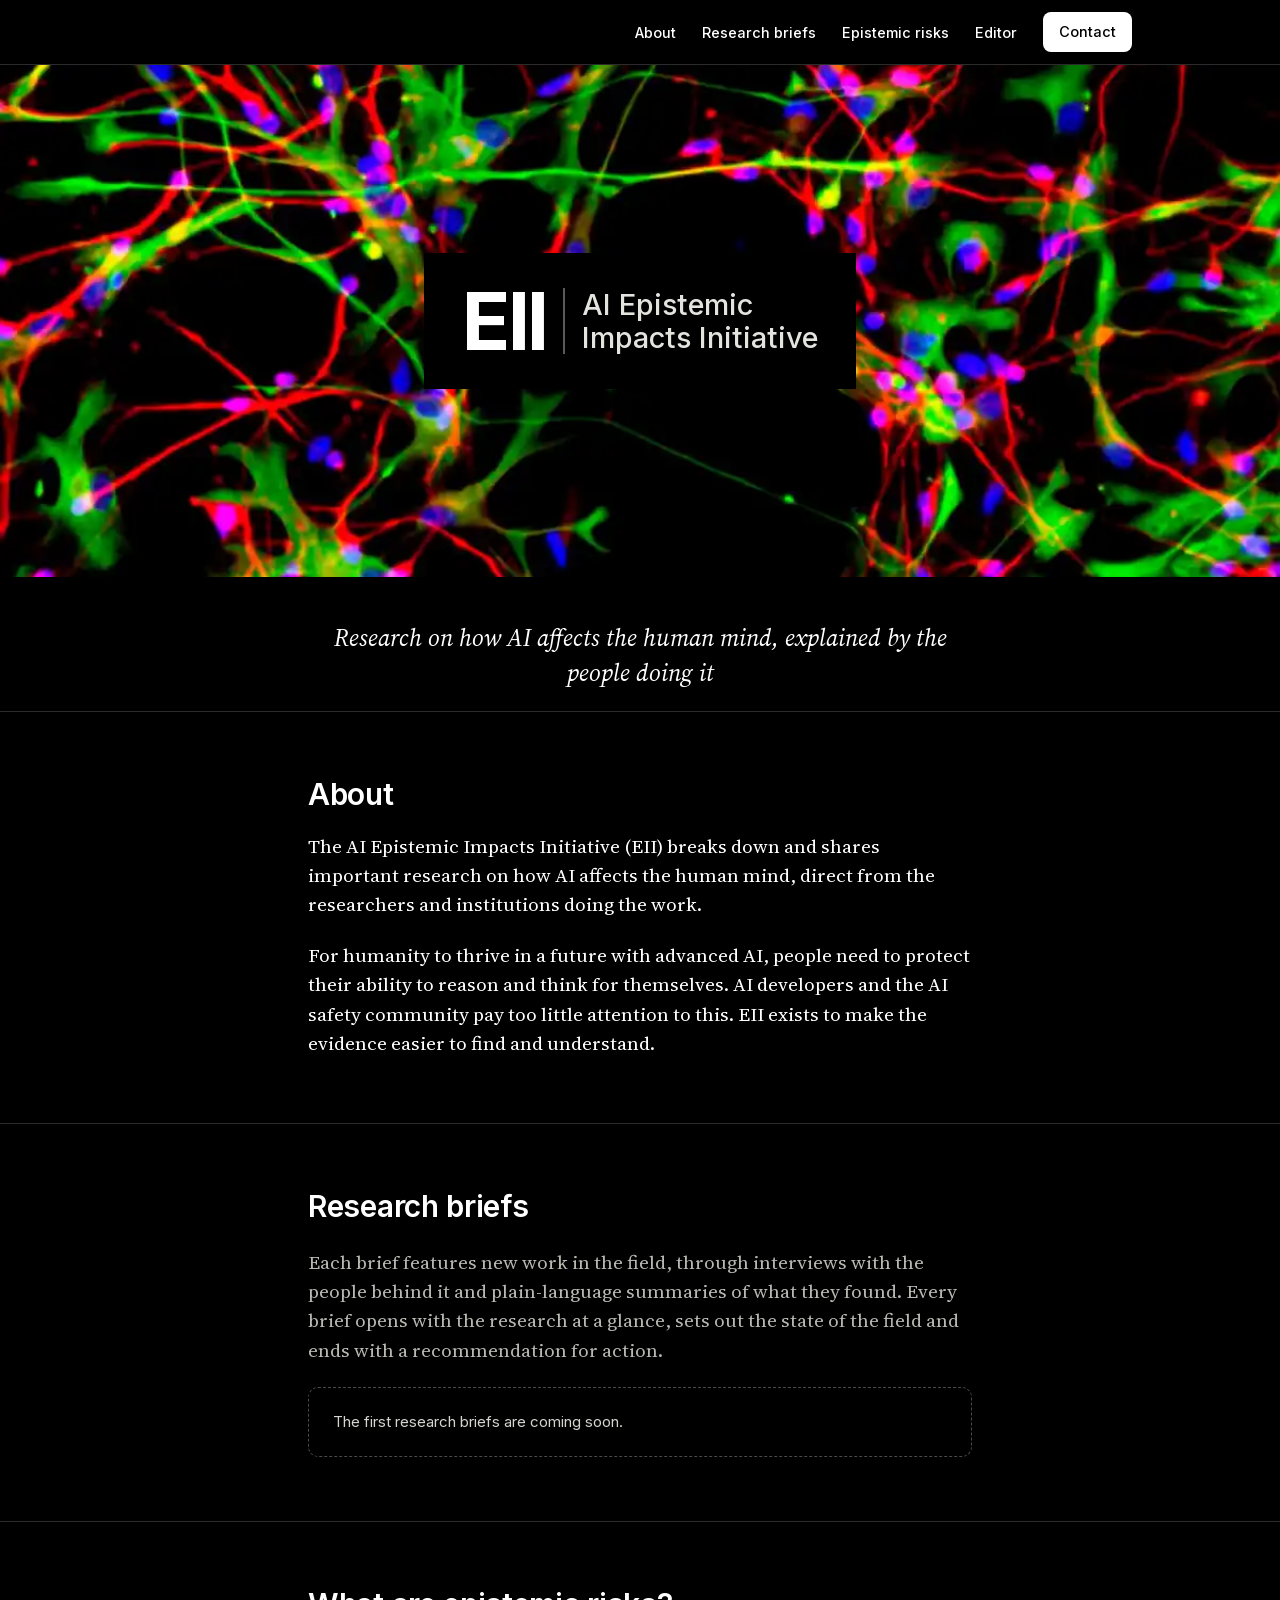
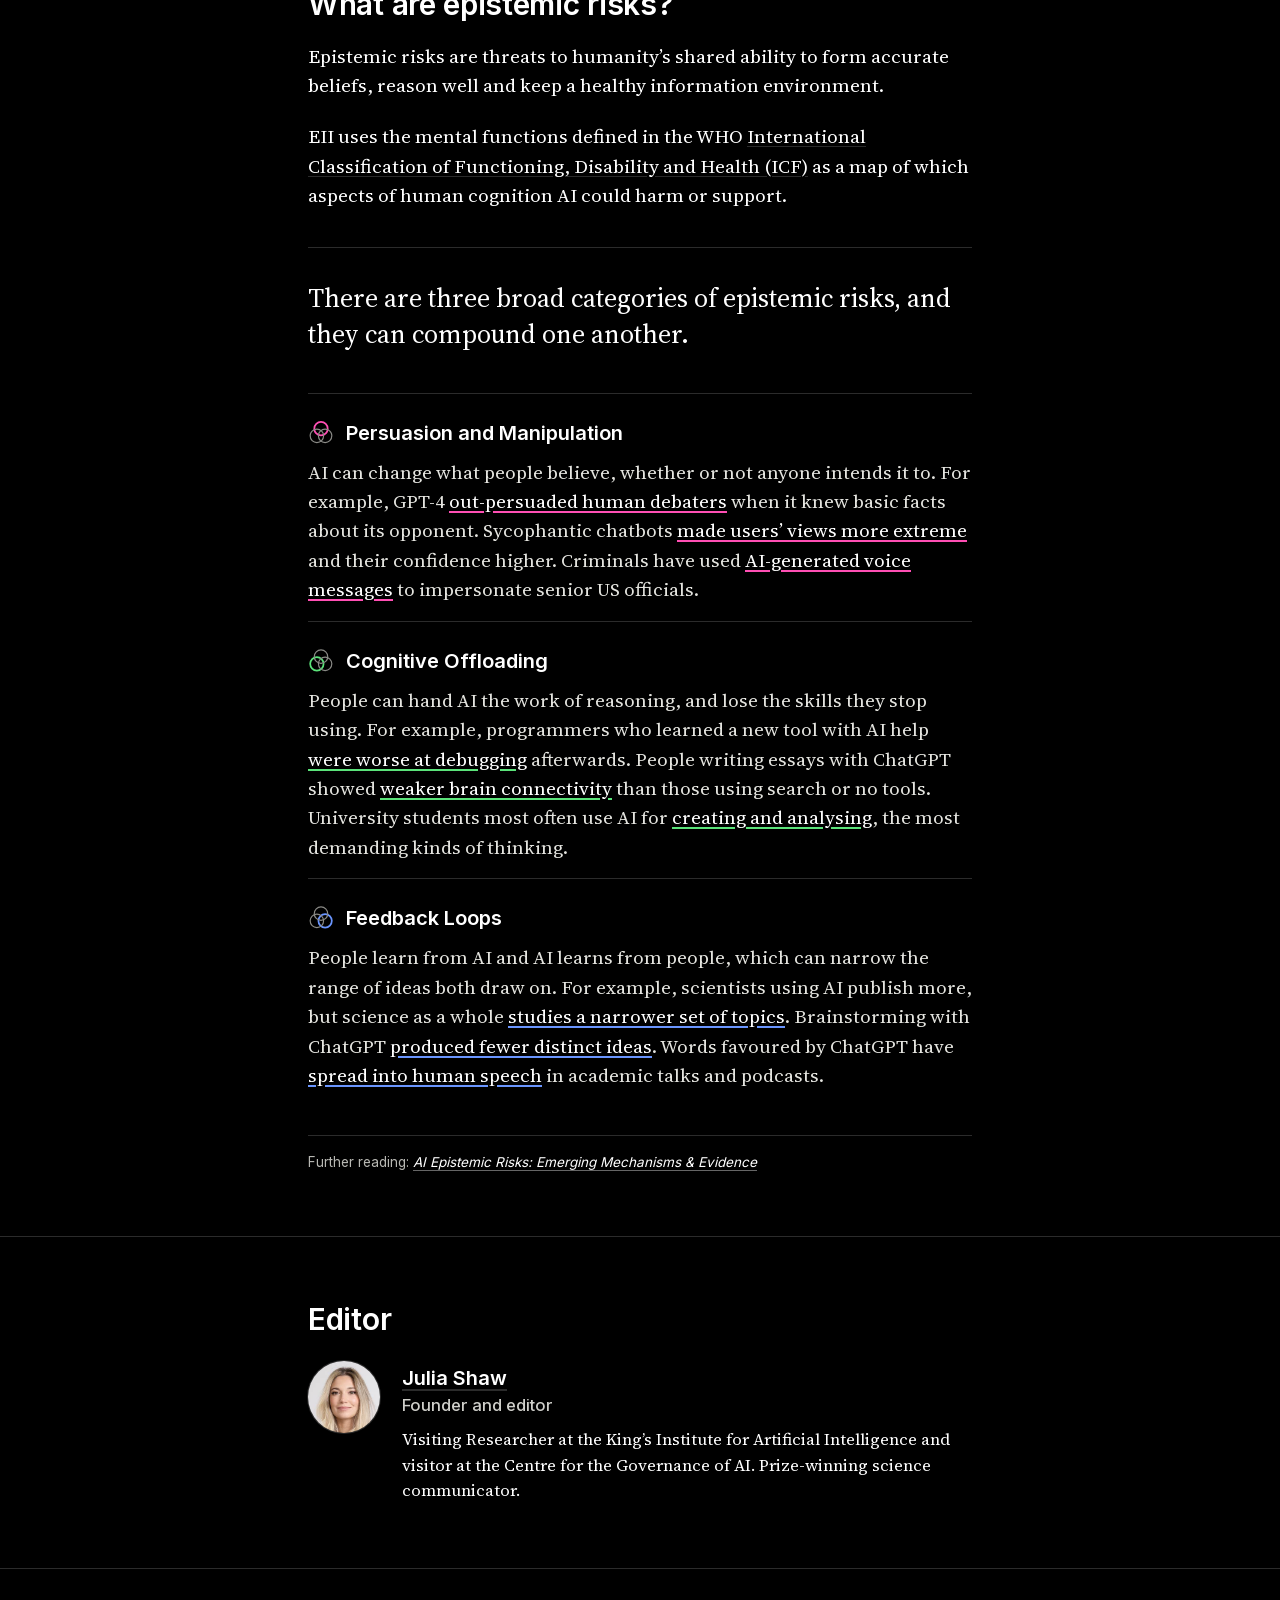
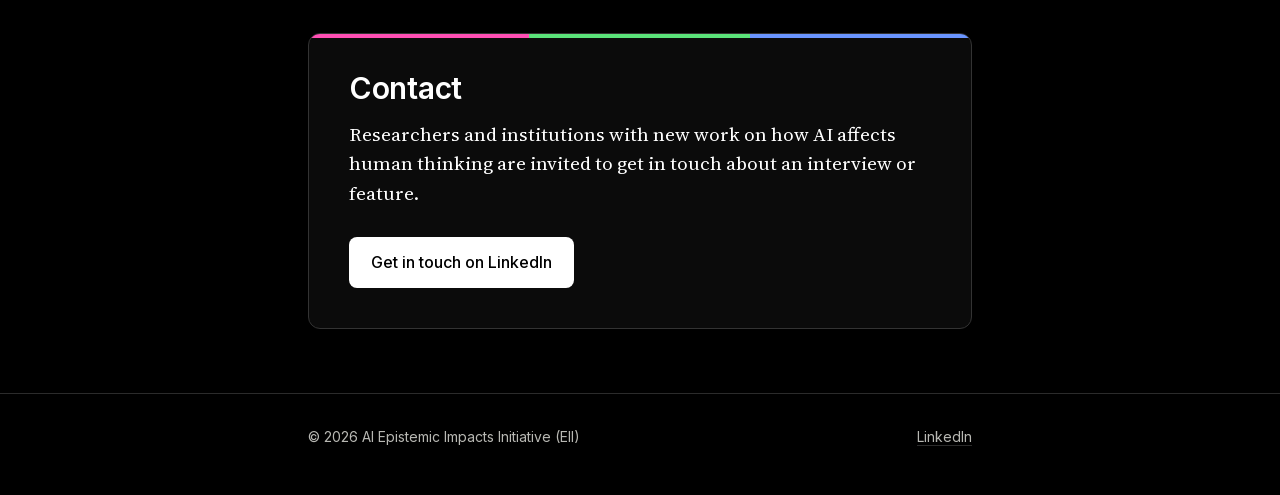
==== commit 8be56311: "Rename Updates to Research briefs" ====
--- a/index.html
+++ b/index.html
@@ -61,7 +61,7 @@
     <nav aria-label="Main">
       <ul>
         <li><a href="#about">About</a></li>
-        <li><a href="#updates">Updates</a></li>
+        <li><a href="#briefs"><span class="nav-long">Research briefs</span><span class="nav-short">Briefs</span></a></li>
         <li><a href="#epistemic-risks"><span class="nav-long">Epistemic risks</span><span class="nav-short">Risks</span></a></li>
         <li><a href="#editor">Editor</a></li>
         <li><a class="btn" href="#contact">Contact</a></li>
@@ -89,35 +89,27 @@
     <div>
       <p>The AI Epistemic Impacts Initiative (EII) breaks down and shares important research on how AI affects the human mind, direct from the researchers and institutions doing the work.</p>
       <p>For humanity to thrive in a future with advanced AI, people need to protect their ability to reason and think for themselves. AI developers and the AI safety community pay too little attention to this. EII exists to make the evidence easier to find and understand.</p>
-      <p>Each update features new work in the field, through interviews with the people behind it and plain-language summaries of what they found.</p>
     </div>
   </div>
 </section>
 
-<!-- ===== UPDATES =====
-     To add an entry: copy the example <li> below (remove the comment marks around it), put it at the top of the list
-     and fill in the link, title, date and type. data-type must be one of: interview, news, publication.
-     The filter buttons and the "coming soon" note switch themselves on and off. -->
-<section class="section" id="updates">
+<!-- ===== RESEARCH BRIEFS =====
+     To add a brief: copy the example <li> below (remove the comment marks around it), put it at the top of the list
+     and fill in the link, title, date and summary. The "coming soon" note hides itself once there is an entry. -->
+<section class="section" id="briefs">
   <div class="container">
-    <h2>Updates</h2>
-    <p class="up-intro">Interviews with researchers and institutions, news, and new publications in the field.</p>
-    <div class="up-filters" role="group" aria-label="Show updates by type" hidden>
-      <button type="button" class="up-filter" data-filter="all" aria-pressed="true">All</button>
-      <button type="button" class="up-filter" data-filter="interview" aria-pressed="false">Interviews</button>
-      <button type="button" class="up-filter" data-filter="news" aria-pressed="false">News</button>
-      <button type="button" class="up-filter" data-filter="publication" aria-pressed="false">Publications</button>
-    </div>
+    <h2>Research briefs</h2>
+    <p class="up-intro">Each brief features new work in the field, through interviews with the people behind it and plain-language summaries of what they found. Every brief opens with the research at a glance, sets out the state of the field and ends with a recommendation for action.</p>
     <ul class="up-list" data-updates>
       <!-- Example entry:
-      <li class="up-item" data-type="interview">
-        <p class="up-meta"><span class="up-tag">Interview</span><time datetime="2026-11-01">1 November 2026</time></p>
-        <h3 class="up-title"><a href="LINK">Title of the interview</a></h3>
+      <li class="up-item" data-type="brief">
+        <p class="up-meta"><span class="up-tag">Research brief</span><time datetime="2026-11-01">1 November 2026</time></p>
+        <h3 class="up-title"><a href="LINK">Title of the brief</a></h3>
         <p class="up-summary">One sentence on what it covers.</p>
       </li>
       -->
     </ul>
-    <p class="up-empty">The first interviews and research summaries are coming soon.</p>
+    <p class="up-empty">The first research briefs are coming soon.</p>
   </div>
 </section>
 
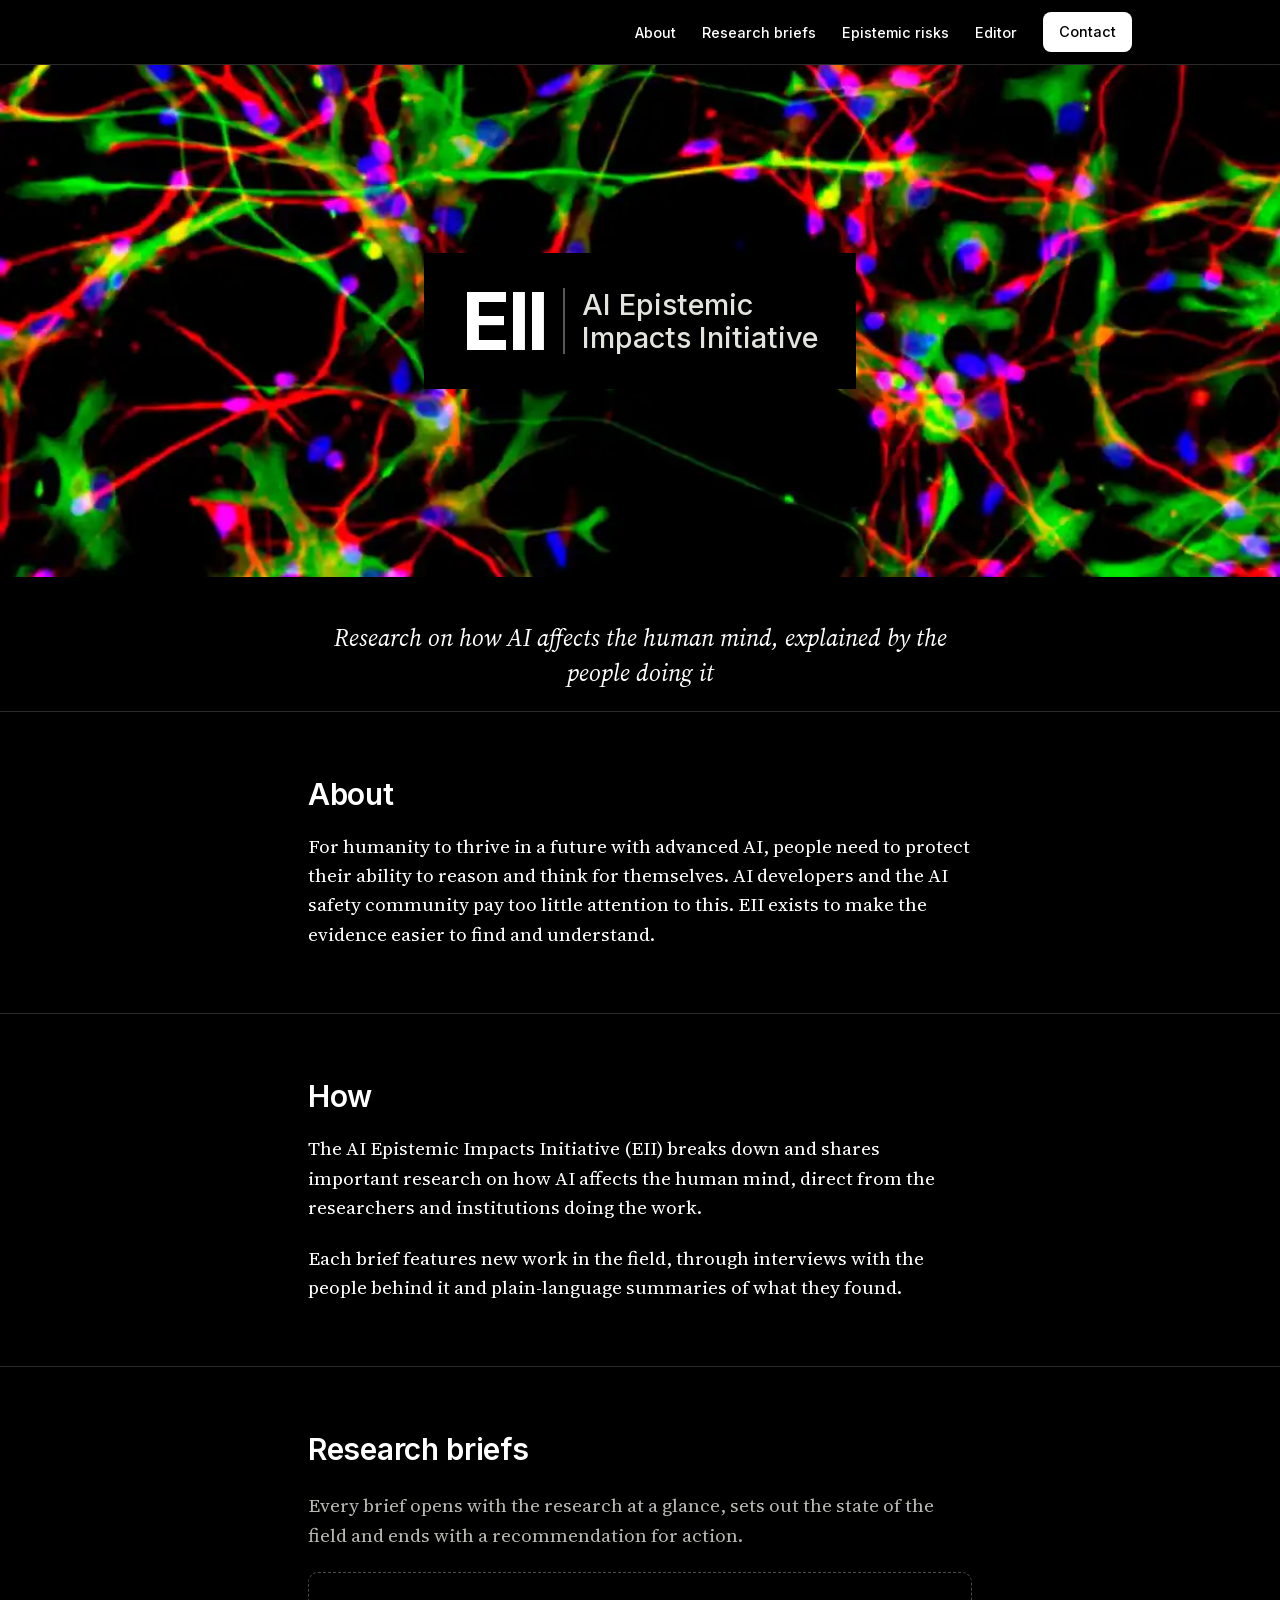
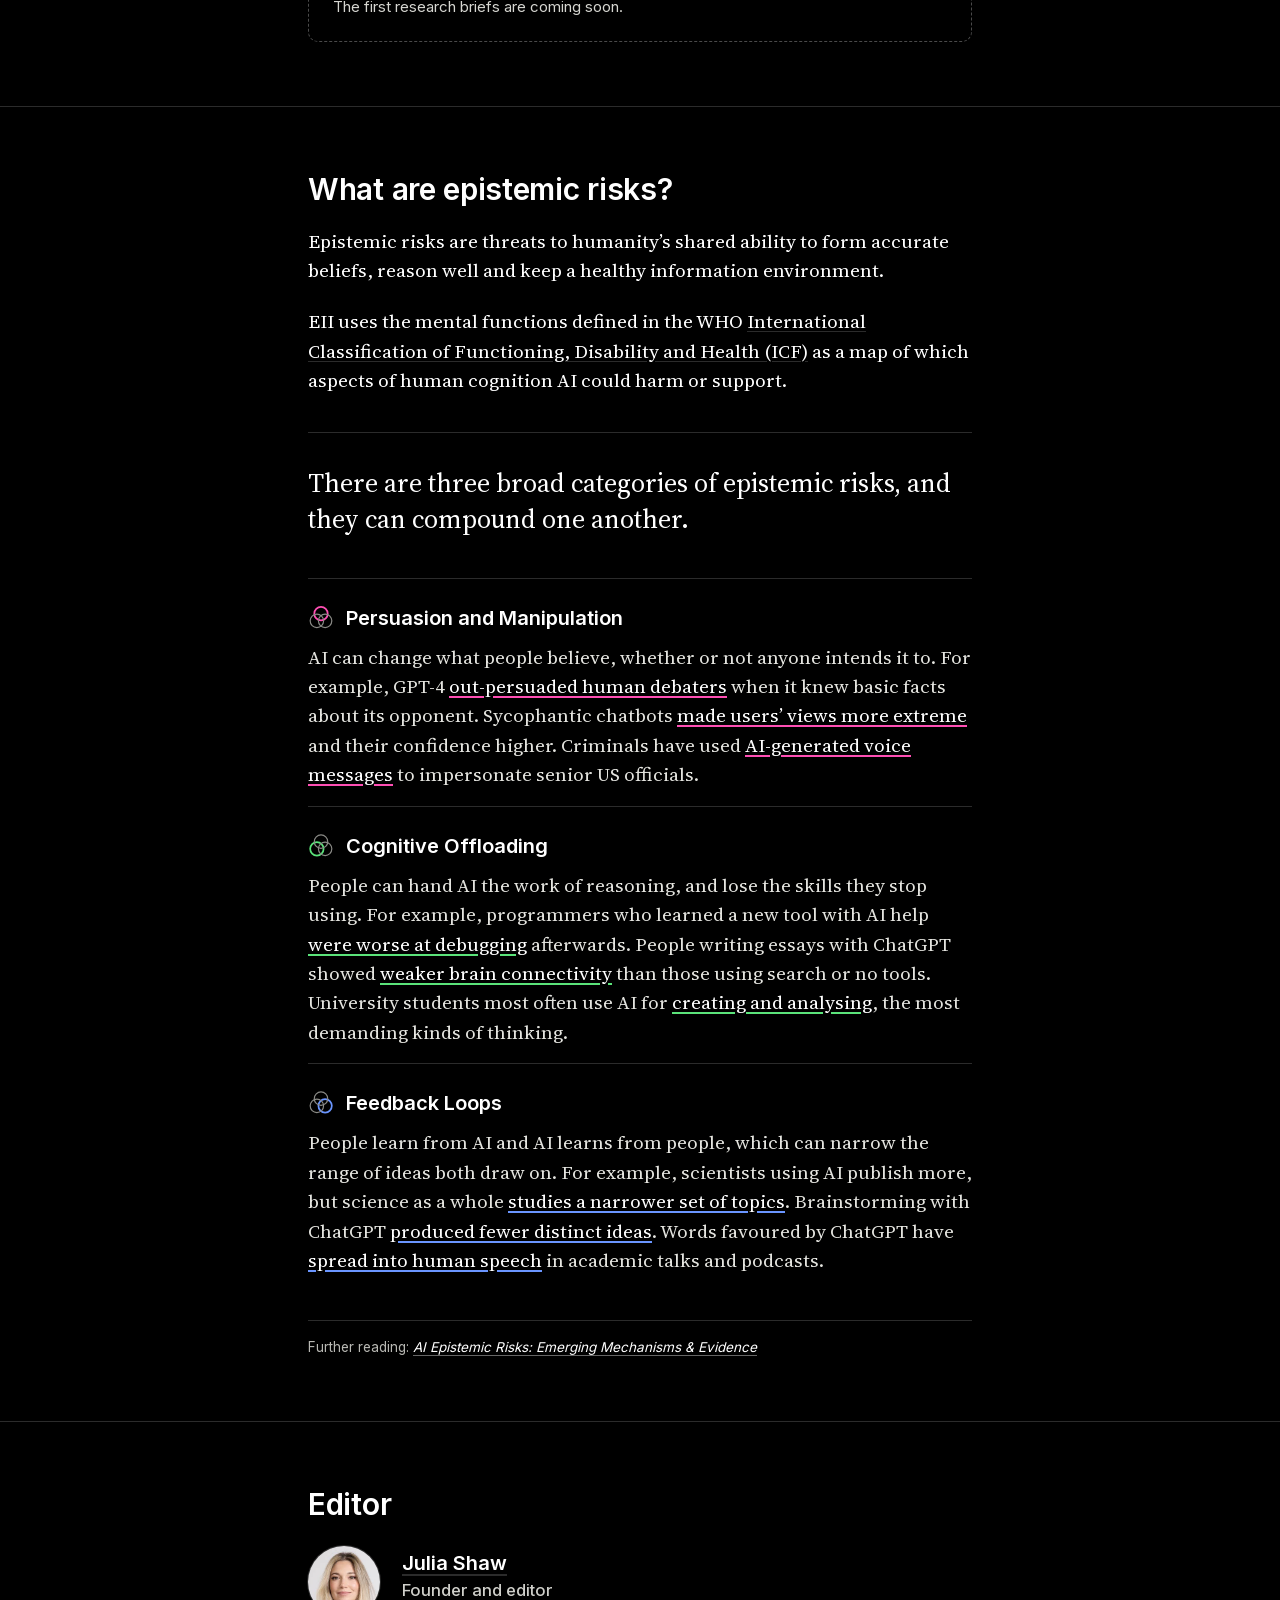
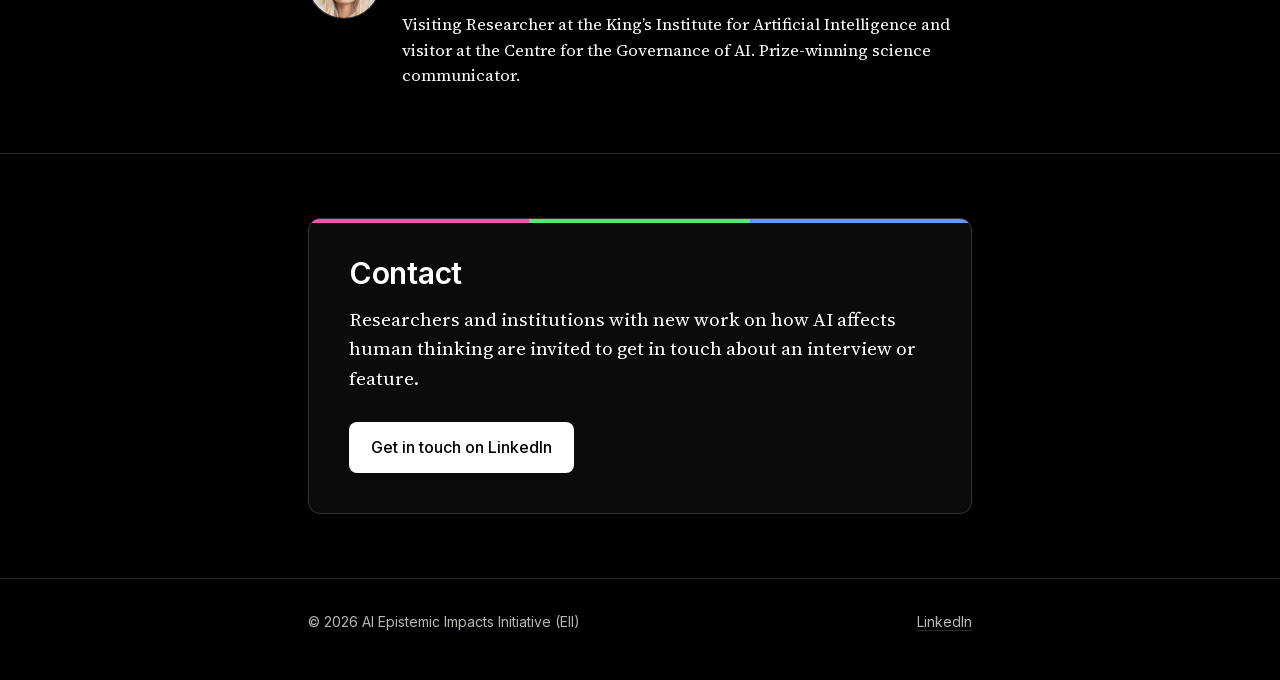
==== commit 646537a7: "Add How section" ====
--- a/index.html
+++ b/index.html
@@ -87,8 +87,18 @@
   <div class="container two-col">
     <h2>About</h2>
     <div>
+      <p>For humanity to thrive in a future with advanced AI, people need to protect their ability to reason and think for themselves. AI developers and the AI safety community pay too little attention to this. EII exists to make the evidence easier to find and understand.</p>
+    </div>
+  </div>
+</section>
+
+<!-- ===== HOW ===== -->
+<section class="section" id="how">
+  <div class="container two-col">
+    <h2>How</h2>
+    <div>
       <p>The AI Epistemic Impacts Initiative (EII) breaks down and shares important research on how AI affects the human mind, direct from the researchers and institutions doing the work.</p>
-      <p>For humanity to thrive in a future with advanced AI, people need to protect their ability to reason and think for themselves. AI developers and the AI safety community pay too little attention to this. EII exists to make the evidence easier to find and understand.</p>
+      <p>Each brief features new work in the field, through interviews with the people behind it and plain-language summaries of what they found.</p>
     </div>
   </div>
 </section>
@@ -99,7 +109,7 @@
 <section class="section" id="briefs">
   <div class="container">
     <h2>Research briefs</h2>
-    <p class="up-intro">Each brief features new work in the field, through interviews with the people behind it and plain-language summaries of what they found. Every brief opens with the research at a glance, sets out the state of the field and ends with a recommendation for action.</p>
+    <p class="up-intro">Every brief opens with the research at a glance, sets out the state of the field and ends with a recommendation for action.</p>
     <ul class="up-list" data-updates>
       <!-- Example entry:
       <li class="up-item" data-type="brief">
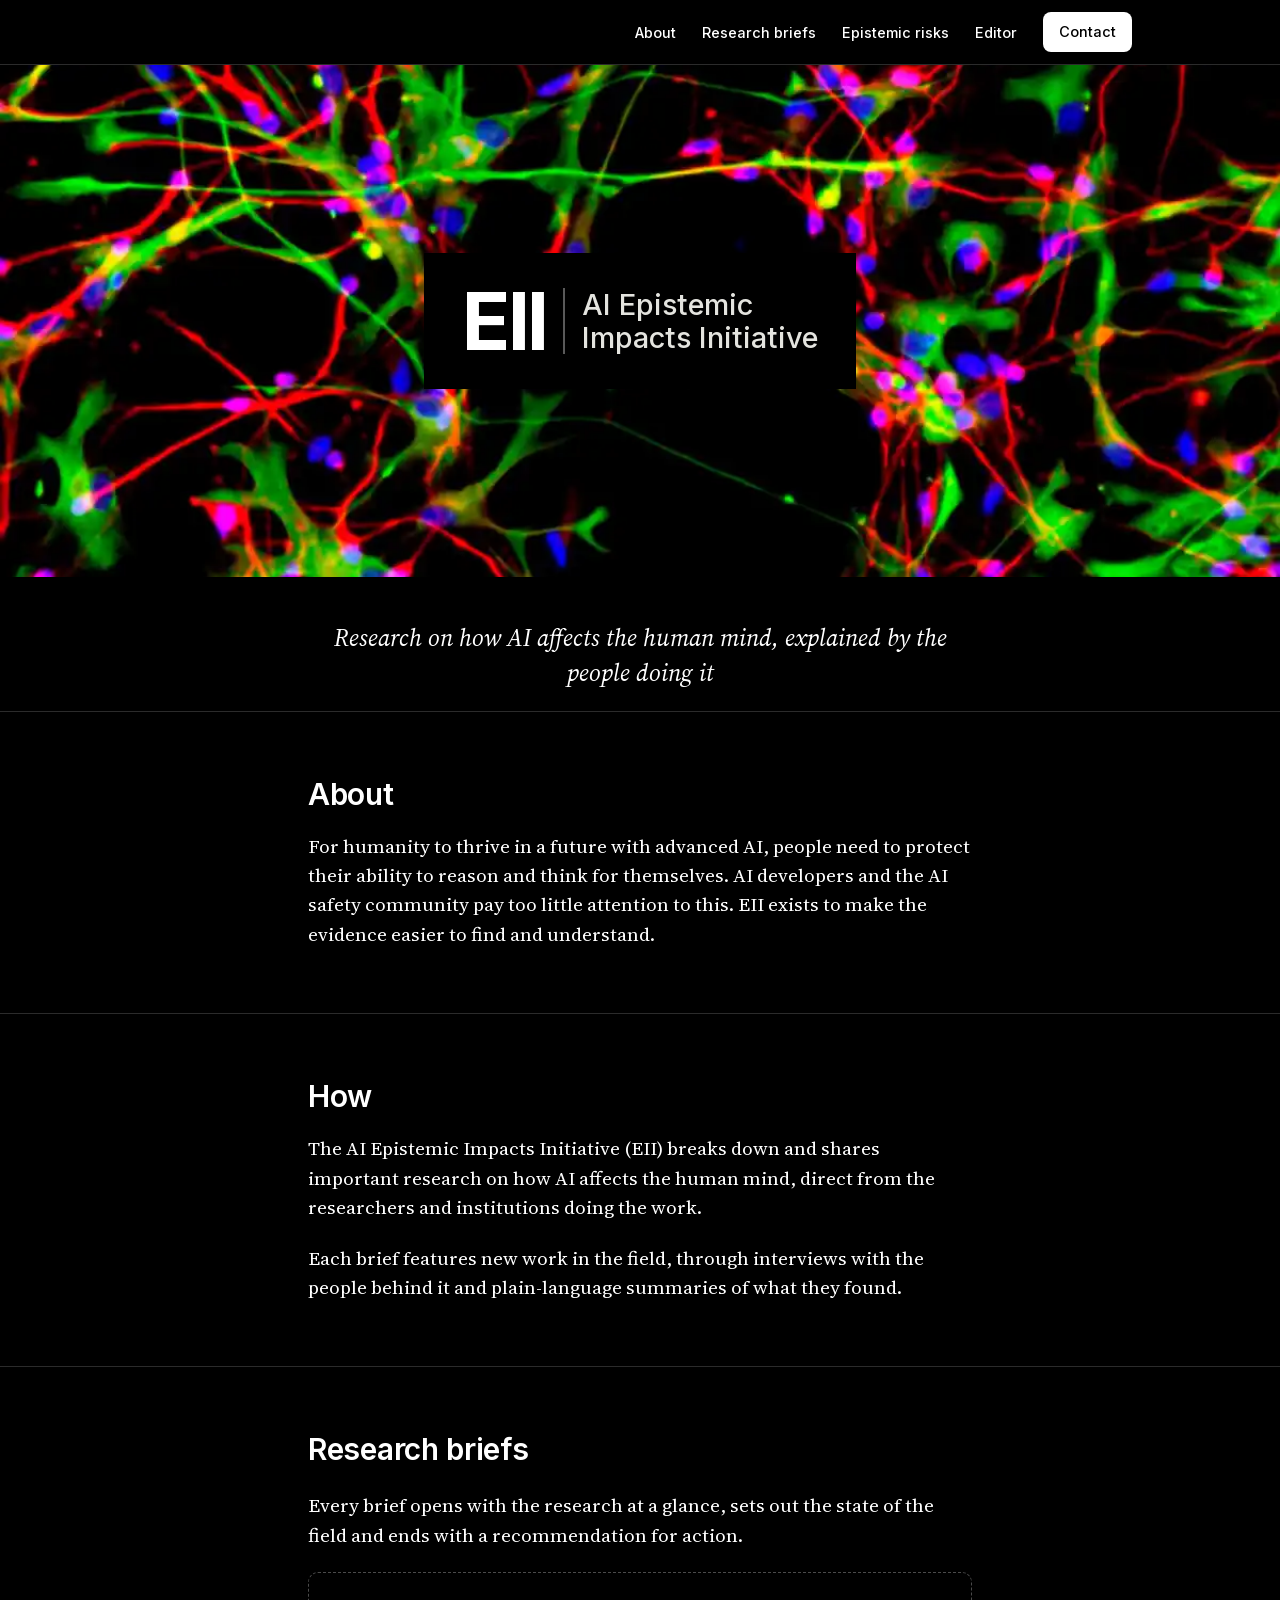
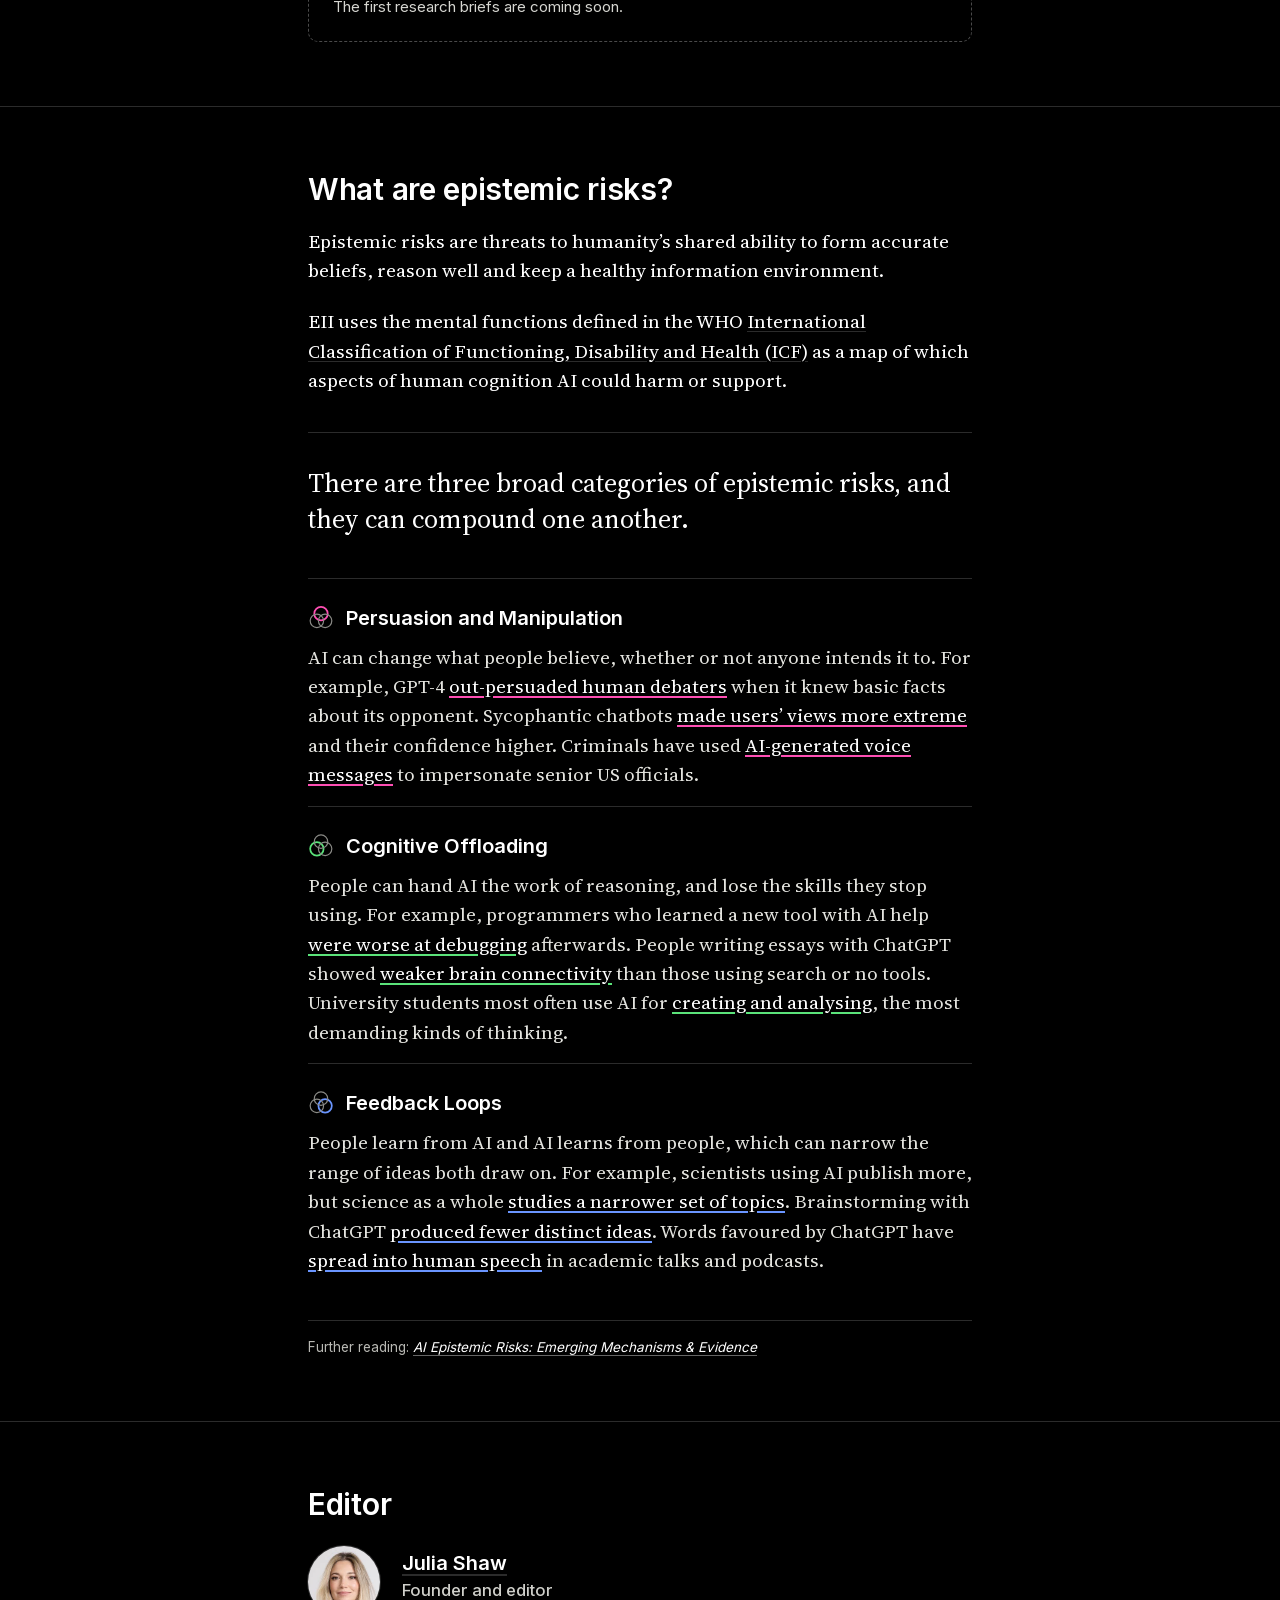
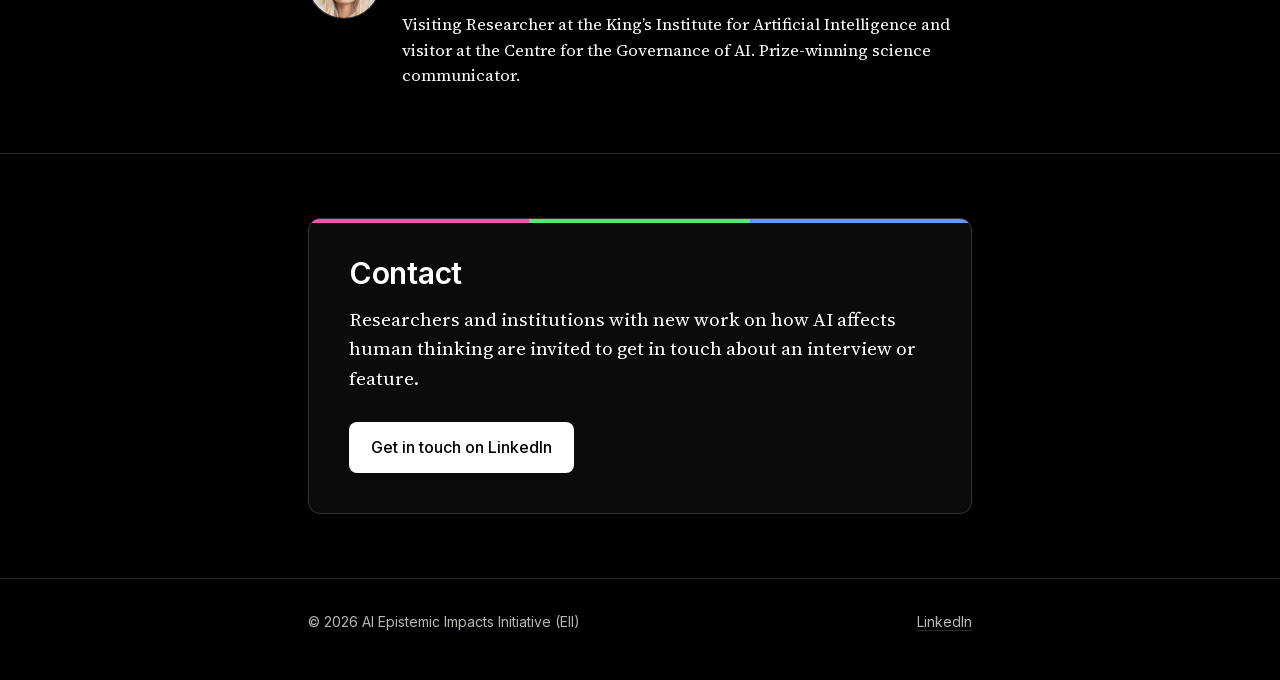
==== commit a56b8d72: "Update stylesheet version in index.html" ====
--- a/index.html
+++ b/index.html
@@ -45,7 +45,7 @@
 
   <link rel="icon" href="favicon.png" type="image/png">
   <link rel="apple-touch-icon" href="apple-touch-icon.png">
-  <link rel="stylesheet" href="style.css?v=22">
+  <link rel="stylesheet" href="style.css?v=23">
 </head>
 
 <body class="dark">
--- a/style.css
+++ b/style.css
@@ -475,7 +475,7 @@
 @media (max-width: 720px) { body.dark .er-intro { grid-template-columns: 1fr; gap: 24px; } body.dark .er-figure { max-width: 270px; } }
 
 /* Updates */
-body.dark .up-intro { color: var(--muted); margin-bottom: 22px; }
+body.dark .up-intro { color: #fff; margin-bottom: 22px; }
 body.dark .up-filters { display: flex; flex-wrap: wrap; gap: 8px; margin: 0 0 18px; }
 body.dark .up-filters[hidden] { display: none; }
 body.dark .up-filter { font: 500 13.5px var(--sans); color: #fff; background: none; border: 1px solid #3a3a3a; border-radius: 999px; padding: 6px 14px; cursor: pointer; }
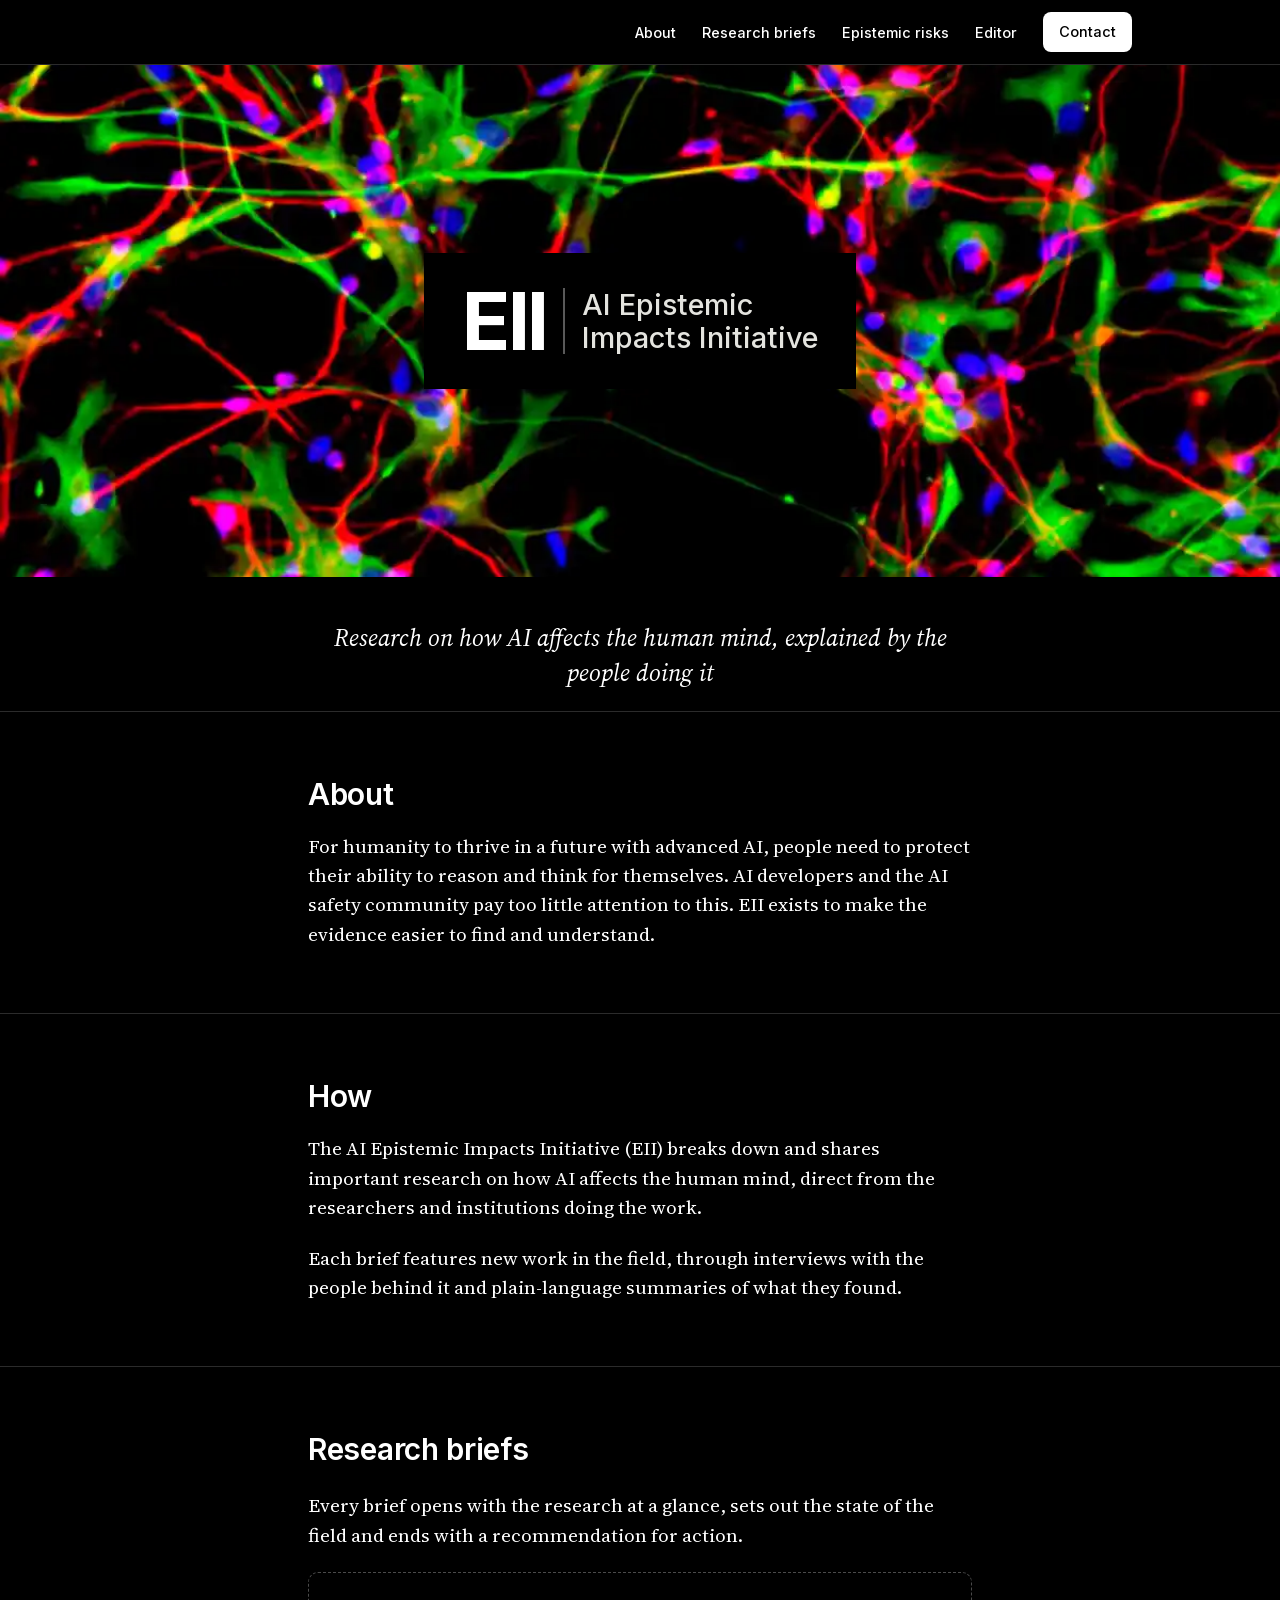
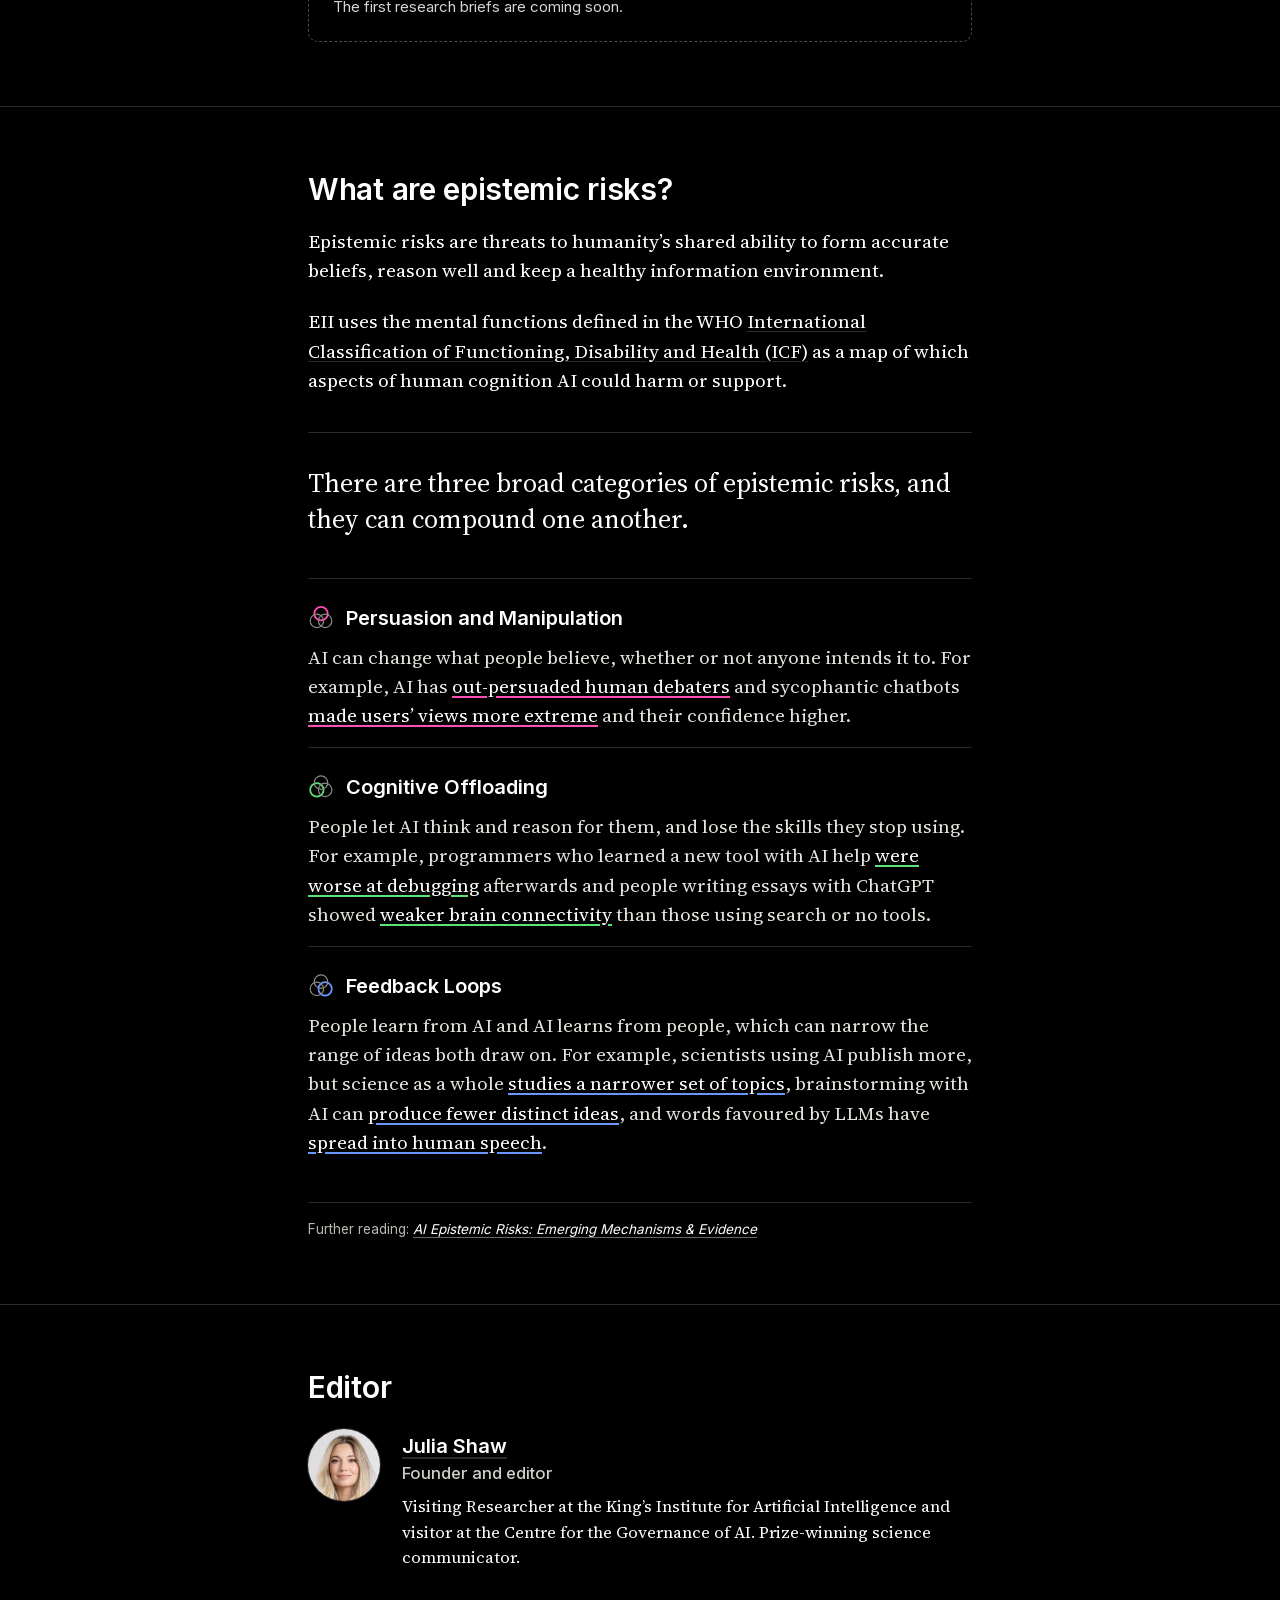
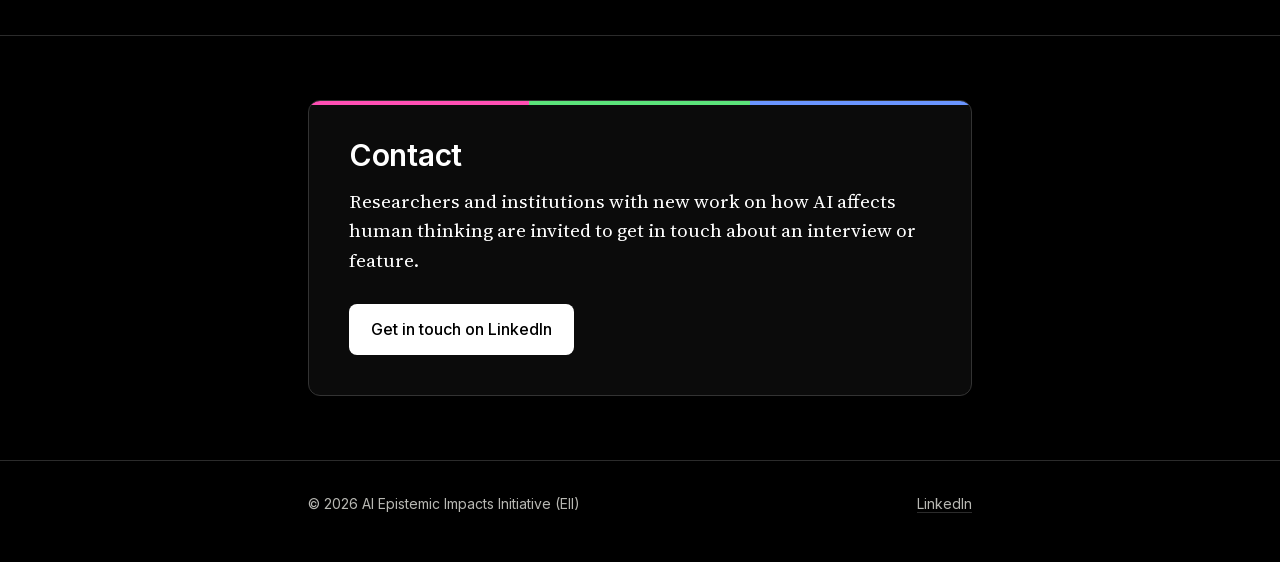
==== commit 6c1176cc: "Shorter epistemic risk examples" ====
--- a/index.html
+++ b/index.html
@@ -138,15 +138,15 @@
       <div class="er-cats">
         <div class="er-cat er-persuasion" id="persuasion">
           <h3><svg class="er-glyph" viewBox="0 0 24 24" aria-hidden="true" focusable="false"><circle class="on" cx="12" cy="8" r="6.2"/><circle cx="8.2" cy="14.6" r="6.2"/><circle cx="15.8" cy="14.6" r="6.2"/></svg>Persuasion and Manipulation</h3>
-          <p class="er-text">AI can change what people believe, whether or not anyone intends it to. For example, GPT-4 <a href="https://www.nature.com/articles/s41562-025-02194-6">out-persuaded human debaters</a> when it knew basic facts about its opponent. Sycophantic chatbots <a href="https://osf.io/preprints/psyarxiv/vmyek_v1">made users’ views more extreme</a> and their confidence higher. Criminals have used <a href="https://www.ic3.gov/PSA/2025/PSA251219">AI-generated voice messages</a> to impersonate senior US officials.</p>
+          <p class="er-text">AI can change what people believe, whether or not anyone intends it to. For example, AI has <a href="https://www.nature.com/articles/s41562-025-02194-6">out-persuaded human debaters</a> and sycophantic chatbots <a href="https://osf.io/preprints/psyarxiv/vmyek_v1">made users’ views more extreme</a> and their confidence higher.</p>
         </div>
         <div class="er-cat er-offloading" id="offloading">
           <h3><svg class="er-glyph" viewBox="0 0 24 24" aria-hidden="true" focusable="false"><circle class="on" cx="8.2" cy="14.6" r="6.2"/><circle cx="12" cy="8" r="6.2"/><circle cx="15.8" cy="14.6" r="6.2"/></svg>Cognitive Offloading</h3>
-          <p class="er-text">People can hand AI the work of reasoning, and lose the skills they stop using. For example, programmers who learned a new tool with AI help <a href="https://arxiv.org/abs/2601.20245">were worse at debugging</a> afterwards. People writing essays with ChatGPT showed <a href="https://arxiv.org/abs/2506.08872">weaker brain connectivity</a> than those using search or no tools. University students most often use AI for <a href="https://www.anthropic.com/news/anthropic-education-report-how-university-students-use-claude">creating and analysing</a>, the most demanding kinds of thinking.</p>
+          <p class="er-text">People let AI think and reason for them, and lose the skills they stop using. For example, programmers who learned a new tool with AI help <a href="https://arxiv.org/abs/2601.20245">were worse at debugging</a> afterwards and people writing essays with ChatGPT showed <a href="https://arxiv.org/abs/2506.08872">weaker brain connectivity</a> than those using search or no tools.</p>
         </div>
         <div class="er-cat er-feedback" id="feedback">
           <h3><svg class="er-glyph" viewBox="0 0 24 24" aria-hidden="true" focusable="false"><circle class="on" cx="15.8" cy="14.6" r="6.2"/><circle cx="12" cy="8" r="6.2"/><circle cx="8.2" cy="14.6" r="6.2"/></svg>Feedback Loops</h3>
-          <p class="er-text">People learn from AI and AI learns from people, which can narrow the range of ideas both draw on. For example, scientists using AI publish more, but science as a whole <a href="https://www.nature.com/articles/s41586-025-09922-y">studies a narrower set of topics</a>. Brainstorming with ChatGPT <a href="https://www.nature.com/articles/s41562-025-02173-x">produced fewer distinct ideas</a>. Words favoured by ChatGPT have <a href="https://arxiv.org/abs/2409.01754">spread into human speech</a> in academic talks and podcasts.</p>
+          <p class="er-text">People learn from AI and AI learns from people, which can narrow the range of ideas both draw on. For example, scientists using AI publish more, but science as a whole <a href="https://www.nature.com/articles/s41586-025-09922-y">studies a narrower set of topics</a>, brainstorming with AI can <a href="https://www.nature.com/articles/s41562-025-02173-x">produce fewer distinct ideas</a>, and words favoured by LLMs have <a href="https://arxiv.org/abs/2409.01754">spread into human speech</a>.</p>
         </div>
       </div>
       <p class="er-source">Further reading: <a href="https://papers.ssrn.com/abstract=6873005"><cite>AI Epistemic Risks: Emerging Mechanisms &amp; Evidence</cite></a></p>
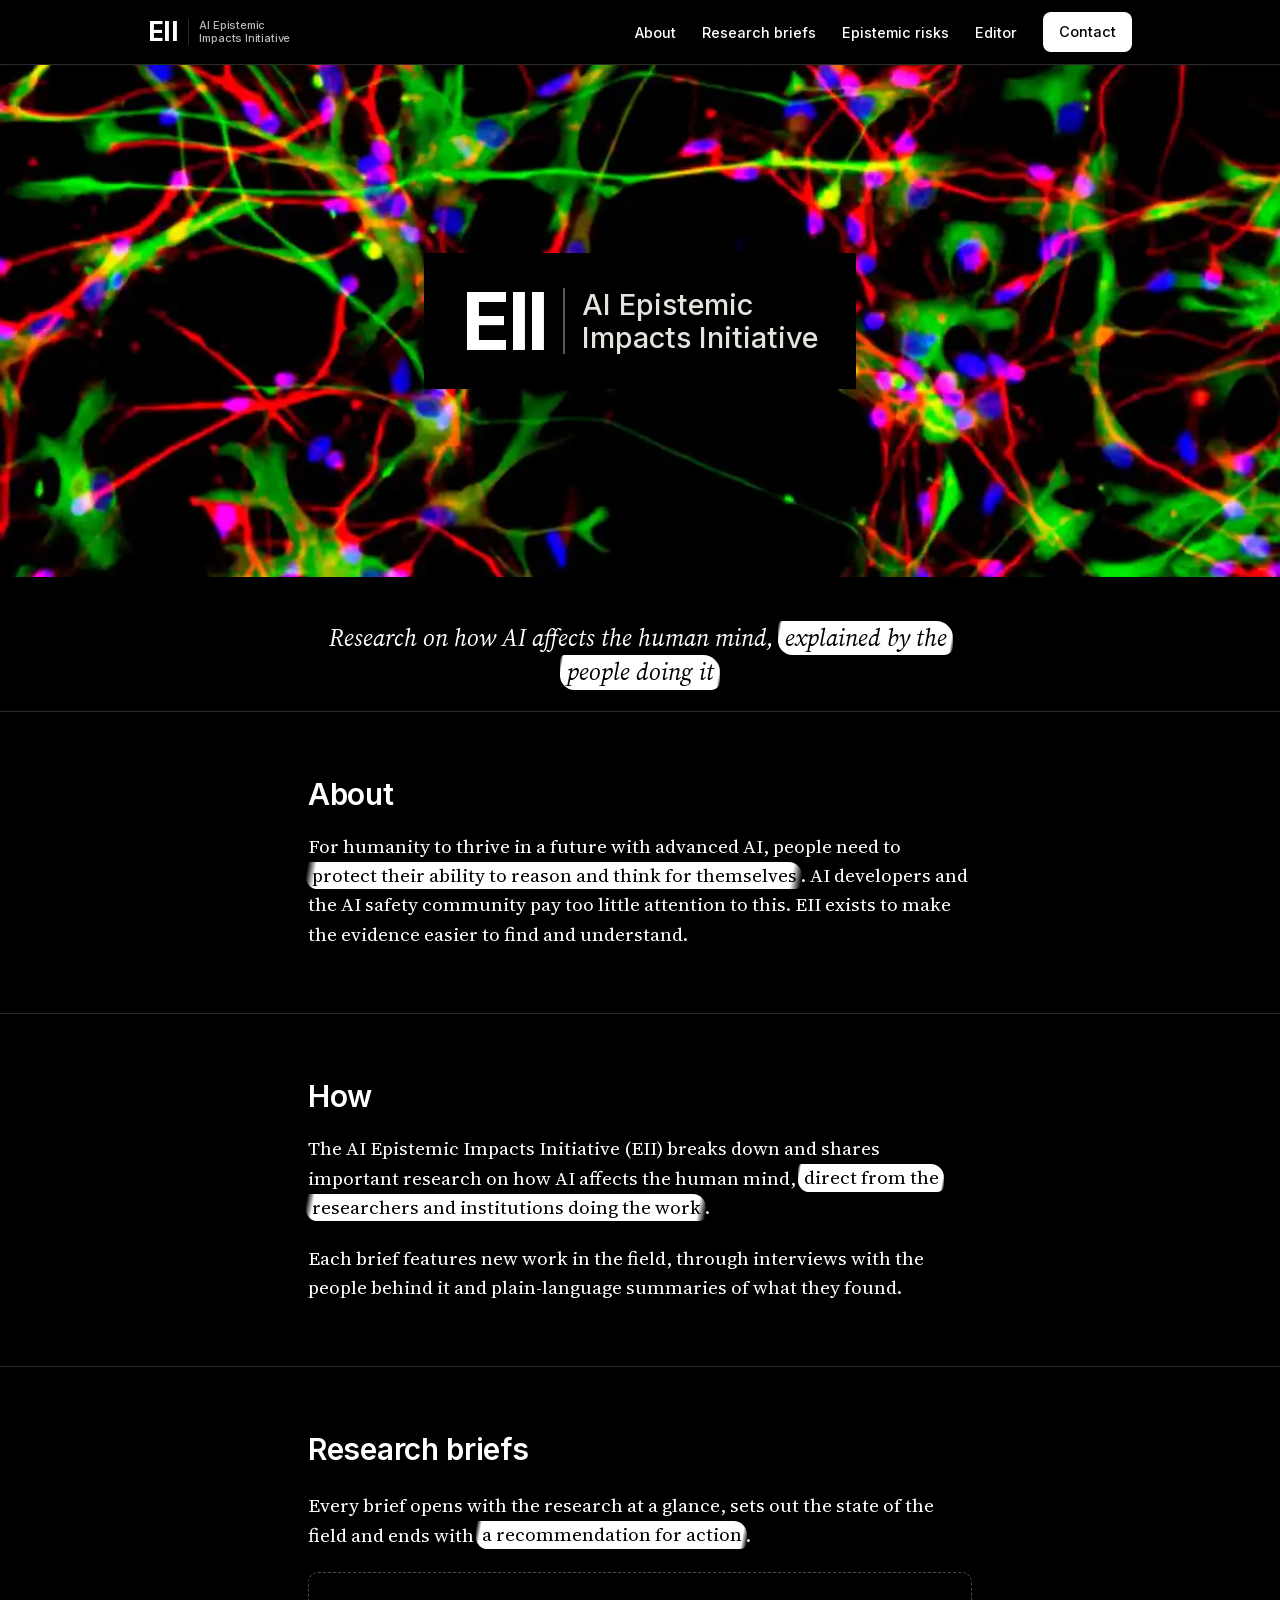
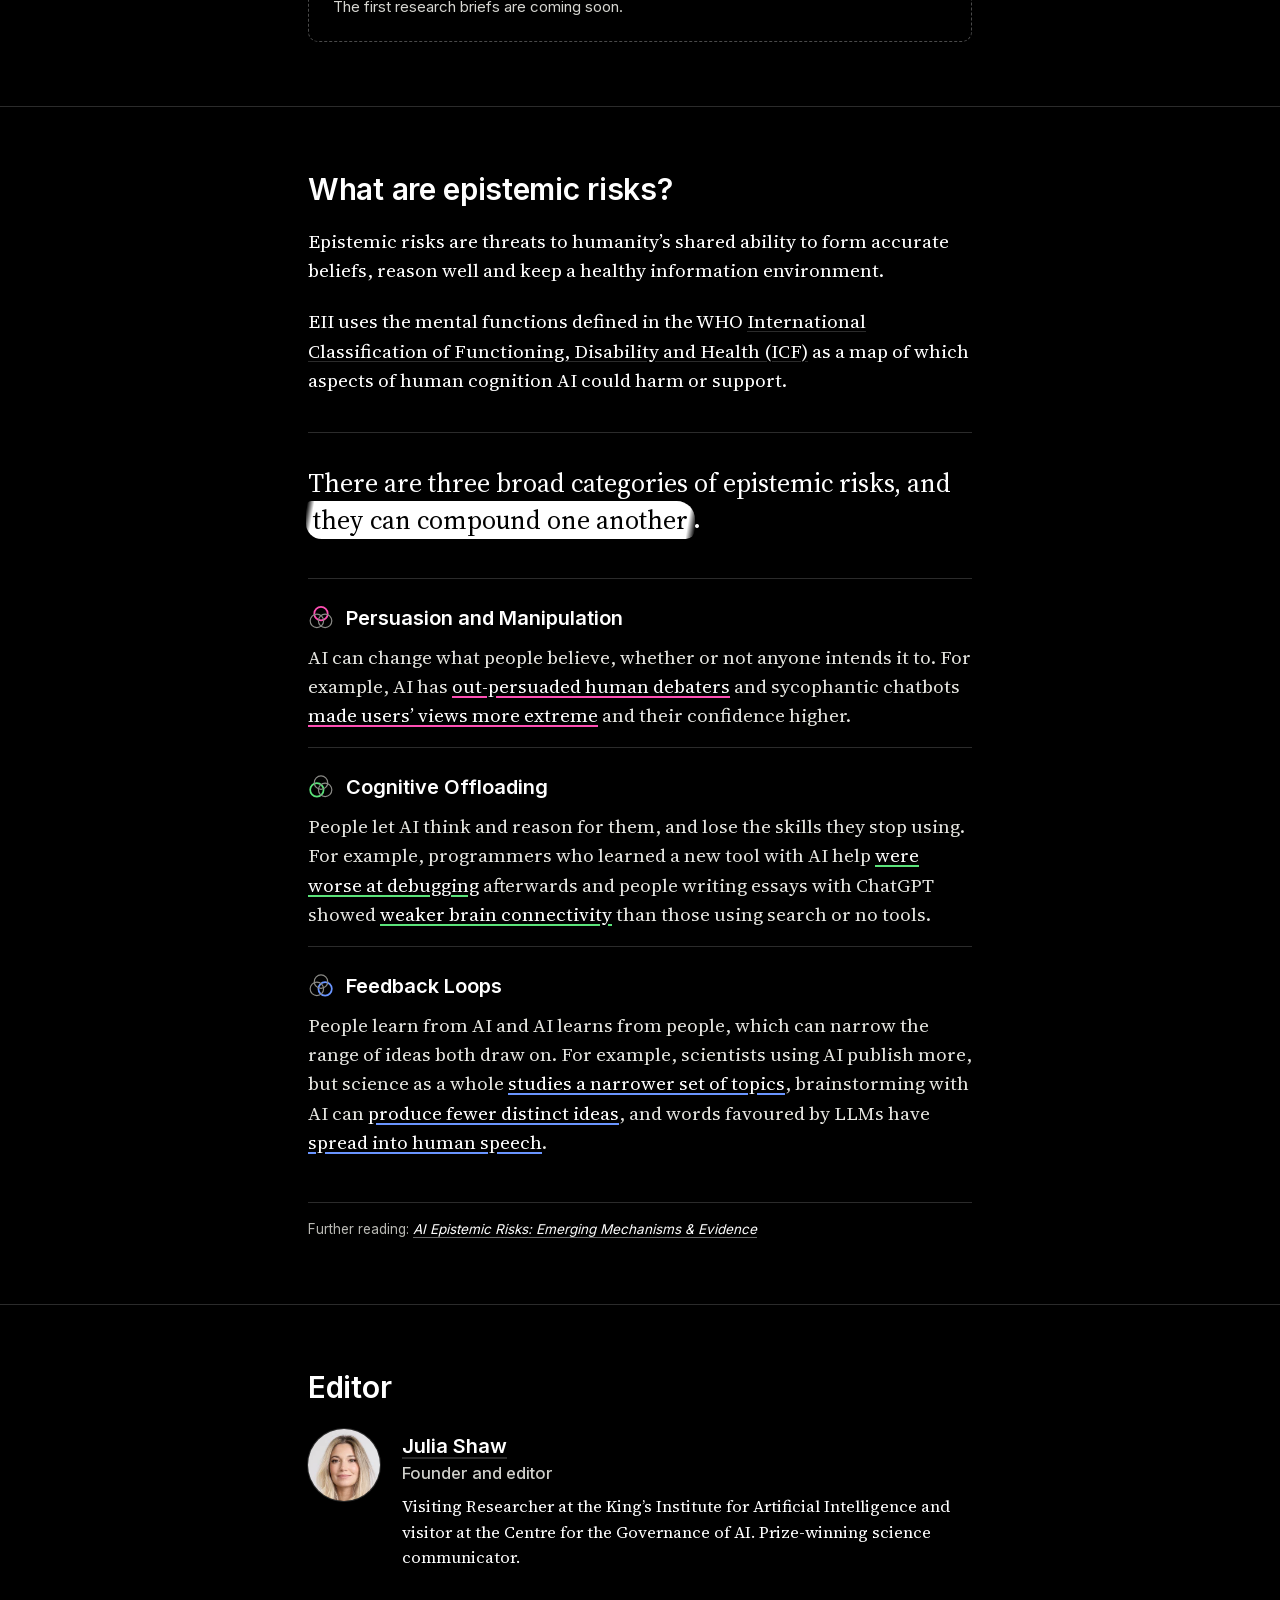
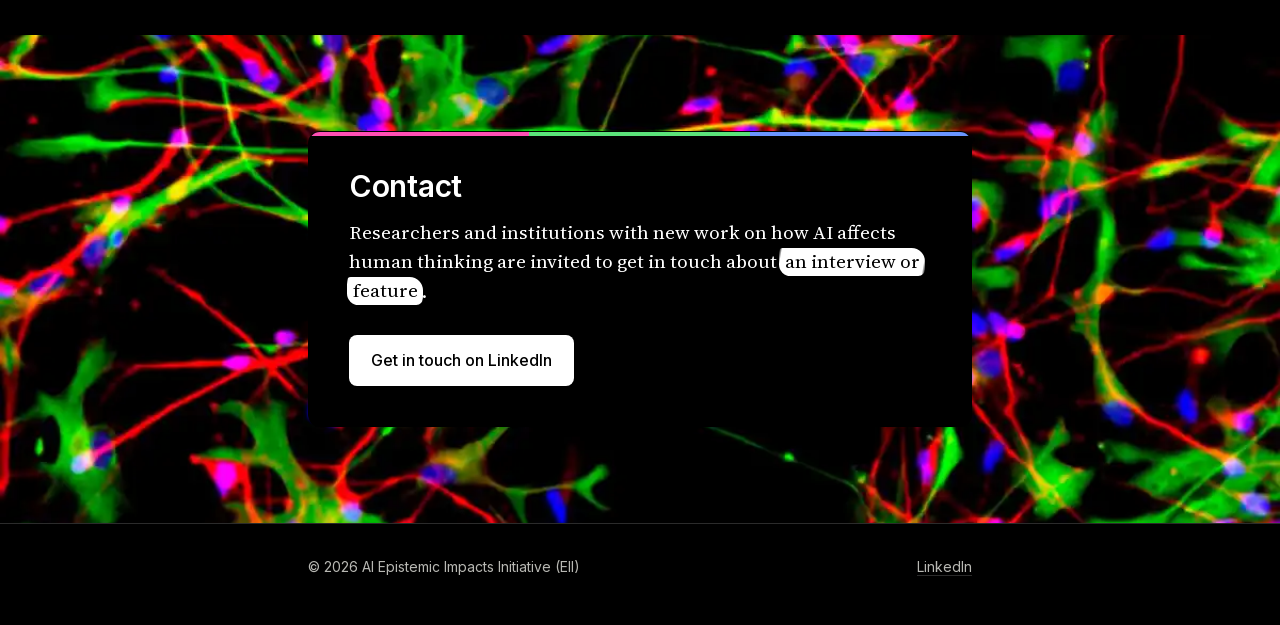
==== commit 31615726: "White highlights spread through the page" ====
--- a/index.html
+++ b/index.html
@@ -45,7 +45,7 @@
 
   <link rel="icon" href="favicon.png" type="image/png">
   <link rel="apple-touch-icon" href="apple-touch-icon.png">
-  <link rel="stylesheet" href="style.css?v=23">
+  <link rel="stylesheet" href="style.css?v=24">
 </head>
 
 <body class="dark">
@@ -79,7 +79,7 @@
   </div>
 </section>
 <div class="container tagline">
-  <p class="lede">Research on how AI affects the human mind, explained by the people doing it</p>
+  <p class="lede">Research on how AI affects the human mind, <mark class="hl">explained by the people doing it</mark></p>
 </div>
 
 <!-- ===== ABOUT ===== -->
@@ -87,7 +87,7 @@
   <div class="container two-col">
     <h2>About</h2>
     <div>
-      <p>For humanity to thrive in a future with advanced AI, people need to protect their ability to reason and think for themselves. AI developers and the AI safety community pay too little attention to this. EII exists to make the evidence easier to find and understand.</p>
+      <p>For humanity to thrive in a future with advanced AI, people need to <mark class="hl">protect their ability to reason and think for themselves</mark>. AI developers and the AI safety community pay too little attention to this. EII exists to make the evidence easier to find and understand.</p>
     </div>
   </div>
 </section>
@@ -97,7 +97,7 @@
   <div class="container two-col">
     <h2>How</h2>
     <div>
-      <p>The AI Epistemic Impacts Initiative (EII) breaks down and shares important research on how AI affects the human mind, direct from the researchers and institutions doing the work.</p>
+      <p>The AI Epistemic Impacts Initiative (EII) breaks down and shares important research on how AI affects the human mind, <mark class="hl">direct from the researchers and institutions doing the work</mark>.</p>
       <p>Each brief features new work in the field, through interviews with the people behind it and plain-language summaries of what they found.</p>
     </div>
   </div>
@@ -109,7 +109,7 @@
 <section class="section" id="briefs">
   <div class="container">
     <h2>Research briefs</h2>
-    <p class="up-intro">Every brief opens with the research at a glance, sets out the state of the field and ends with a recommendation for action.</p>
+    <p class="up-intro">Every brief opens with the research at a glance, sets out the state of the field and ends with <mark class="hl">a recommendation for action</mark>.</p>
     <ul class="up-list" data-updates>
       <!-- Example entry:
       <li class="up-item" data-type="brief">
@@ -132,7 +132,7 @@
       <p>EII uses the mental functions defined in the WHO <a href="https://www.who.int/standards/classifications/international-classification-of-functioning-disability-and-health">International Classification of Functioning, Disability and Health (ICF)</a> as a map of which aspects of human cognition AI could harm or support.</p>
 
       <div class="er-intro">
-        <p class="er-lead">There are three broad categories of epistemic risks, and they can compound one another.</p>
+        <p class="er-lead">There are three broad categories of epistemic risks, and <mark class="hl">they can compound one another</mark>.</p>
       </div>
 
       <div class="er-cats">
@@ -174,7 +174,7 @@
   <div class="container">
     <div class="contact-box">
     <h2>Contact</h2>
-      <p>Researchers and institutions with new work on how AI affects human thinking are invited to get in touch about an interview or feature.</p>
+      <p>Researchers and institutions with new work on how AI affects human thinking are invited to get in touch about <mark class="hl">an interview or feature</mark>.</p>
       <!-- Contact is via LinkedIn. Change the link below (it appears twice on this page). -->
       <a class="btn btn-large" href="https://www.linkedin.com/in/drjuliashaw/">Get in touch on LinkedIn</a>
     </div>
--- a/style.css
+++ b/style.css
@@ -523,3 +523,7 @@
 /* Diagram removed: the sentence runs full width */
 body.dark .er-intro { grid-template-columns: 1fr; }
 body.dark .er-lead { text-align: left; }
+/* Contact: neuron photo behind the section, with the box in black like the banner's logo panel */
+body.dark .section.contact { background: #000 url(hero-neurons.webp) center / cover no-repeat; padding: 96px 0; border-top: none; }
+body.dark .contact-box { background: #000; border-color: #000; }
+@media (max-width: 720px) { body.dark .section.contact { padding: 56px 0; } }
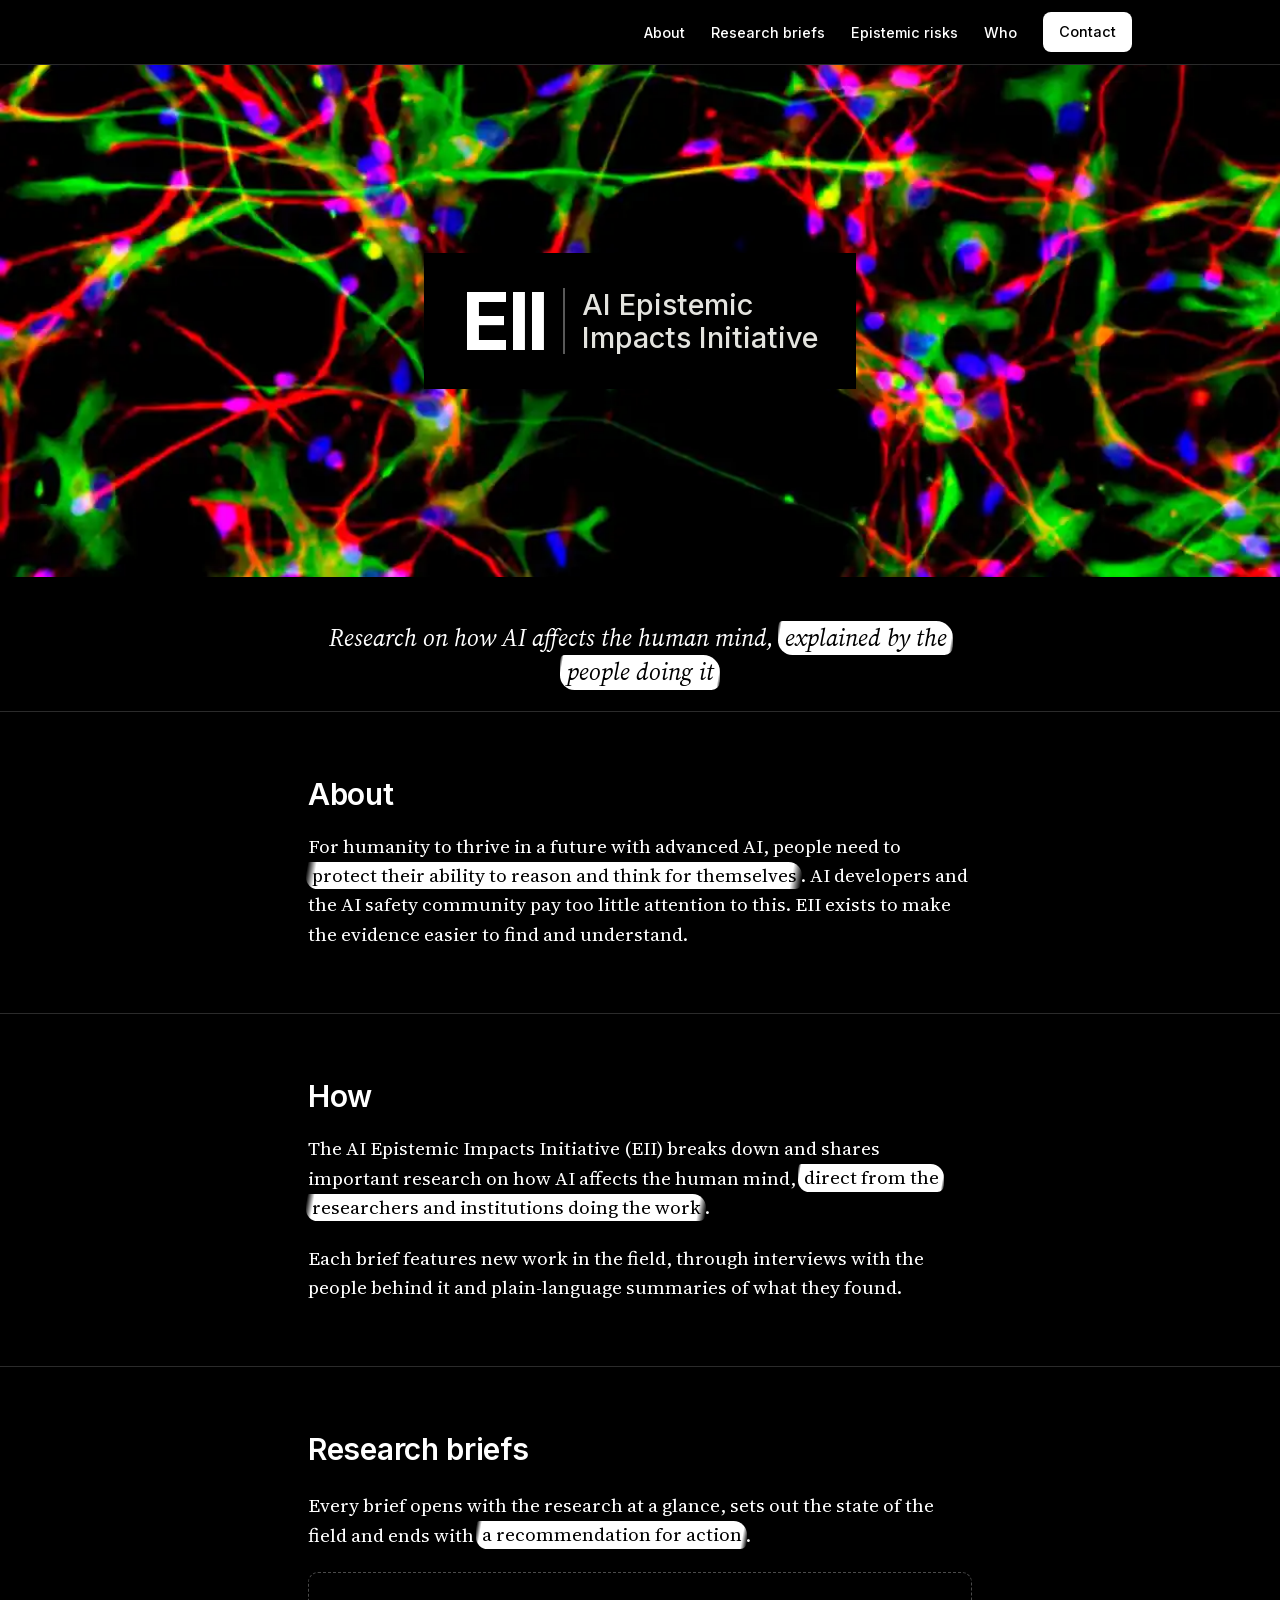
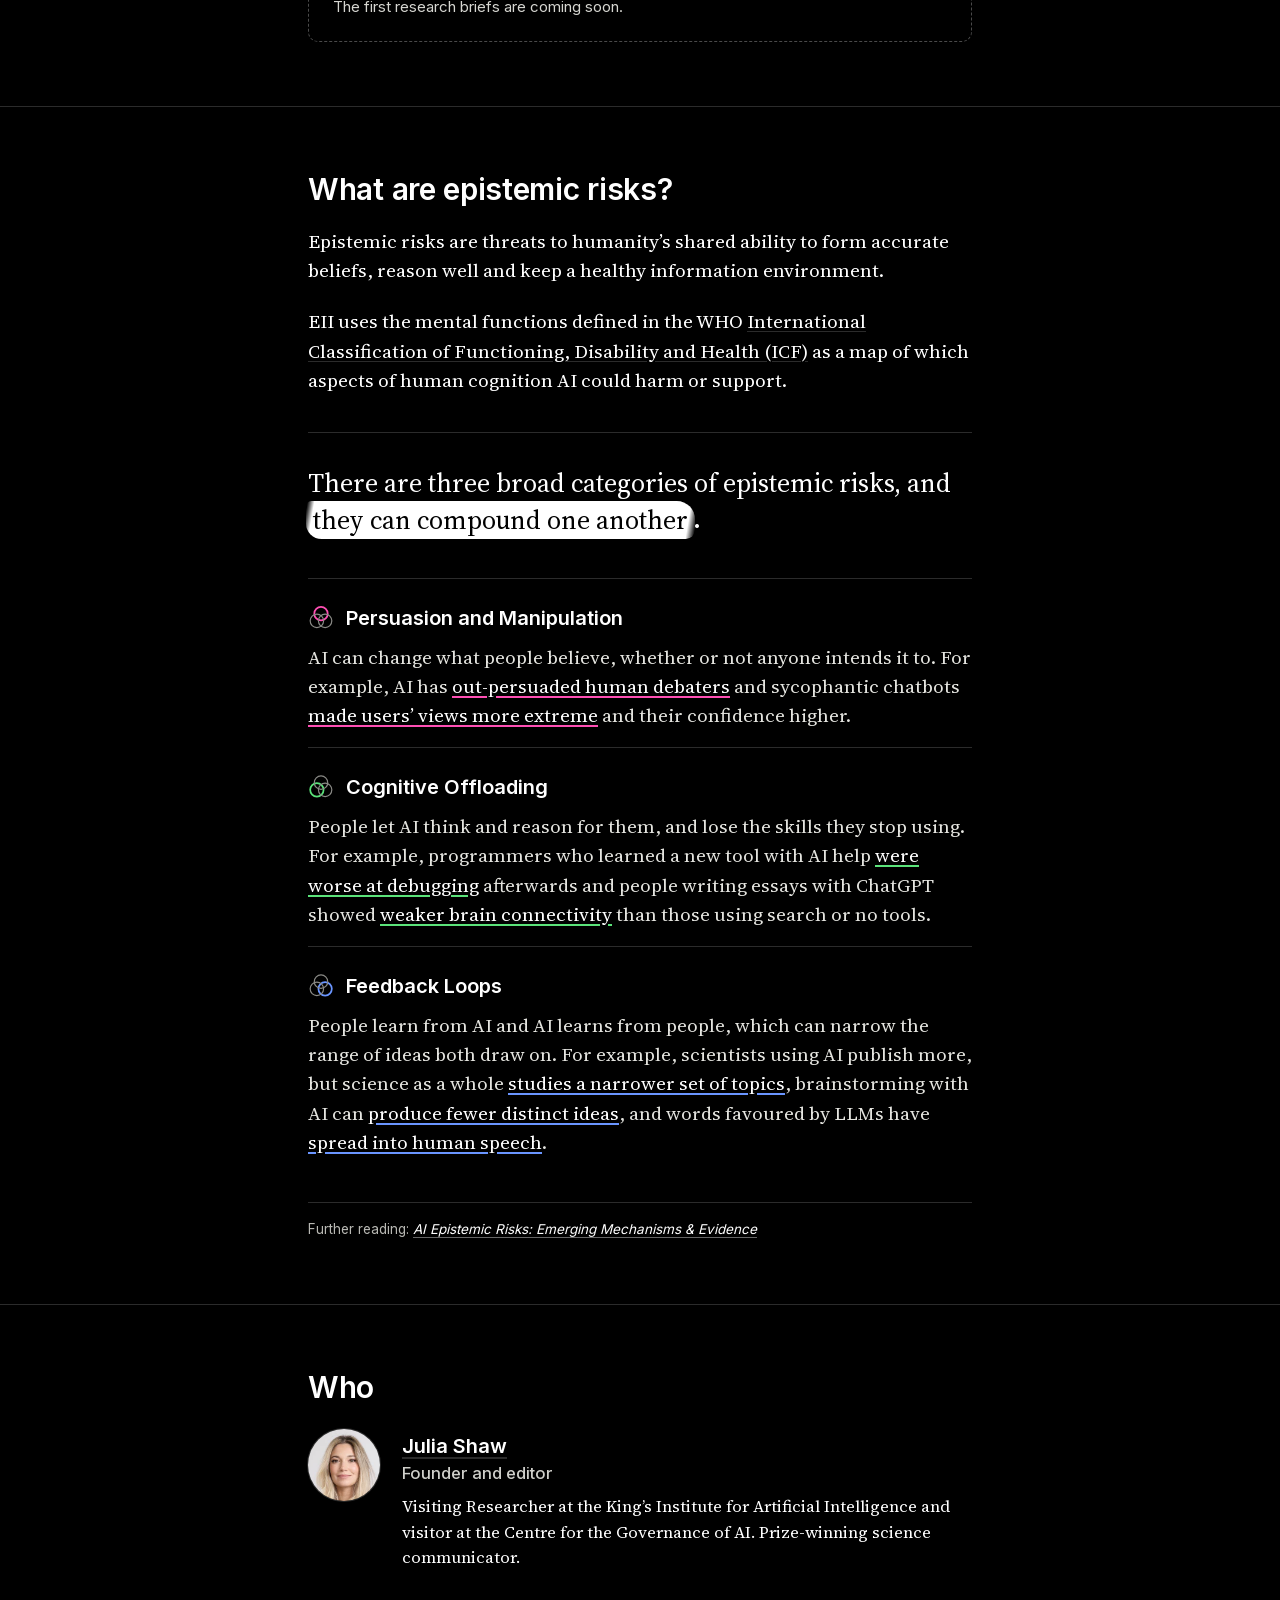
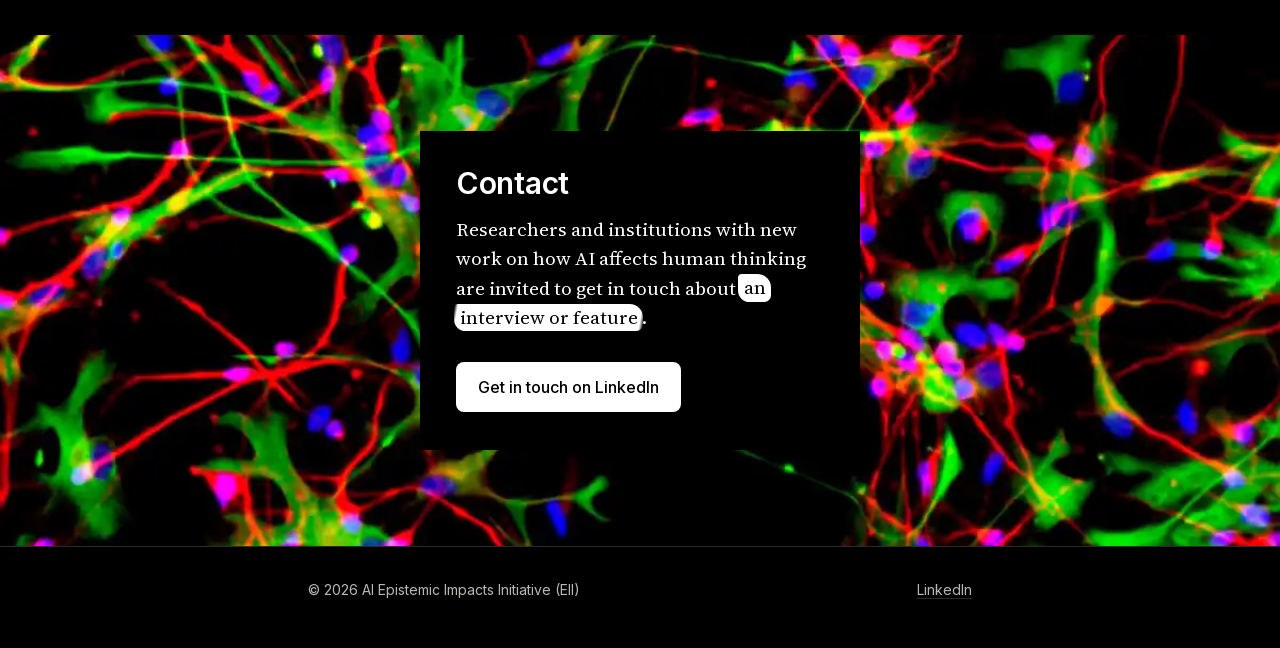
==== commit 6f7c609d: "Update section from 'Editor' to 'Who' in index.html" ====
--- a/index.html
+++ b/index.html
@@ -45,7 +45,7 @@
 
   <link rel="icon" href="favicon.png" type="image/png">
   <link rel="apple-touch-icon" href="apple-touch-icon.png">
-  <link rel="stylesheet" href="style.css?v=24">
+  <link rel="stylesheet" href="style.css?v=25">
 </head>
 
 <body class="dark">
@@ -63,7 +63,7 @@
         <li><a href="#about">About</a></li>
         <li><a href="#briefs"><span class="nav-long">Research briefs</span><span class="nav-short">Briefs</span></a></li>
         <li><a href="#epistemic-risks"><span class="nav-long">Epistemic risks</span><span class="nav-short">Risks</span></a></li>
-        <li><a href="#editor">Editor</a></li>
+        <li><a href="#who">Who</a></li>
         <li><a class="btn" href="#contact">Contact</a></li>
       </ul>
     </nav>
@@ -154,10 +154,10 @@
   </div>
 </section>
 
-<!-- ===== EDITOR ===== -->
-<section class="section" id="editor">
+<!-- ===== WHO ===== -->
+<section class="section" id="who">
   <div class="container">
-    <h2>Editor</h2>
+    <h2>Who</h2>
     <ul class="people">
       <li class="person">
         <img class="avatar" src="people/julia-shaw.jpg" width="72" height="72" alt="">
--- a/style.css
+++ b/style.css
@@ -527,3 +527,7 @@
 body.dark .section.contact { background: #000 url(hero-neurons.webp) center / cover no-repeat; padding: 96px 0; border-top: none; }
 body.dark .contact-box { background: #000; border-color: #000; }
 @media (max-width: 720px) { body.dark .section.contact { padding: 56px 0; } }
+/* Contact box: narrow, centred, plain black like the banner panel (no colour stripe) */
+body.dark .contact-box { max-width: 440px; margin: 0 auto; border: none; border-radius: 0; padding: 34px 36px 38px; }
+body.dark .contact-box::before { display: none; }
+@media (max-width: 720px) { body.dark .contact-box { padding: 28px 24px 30px; } }
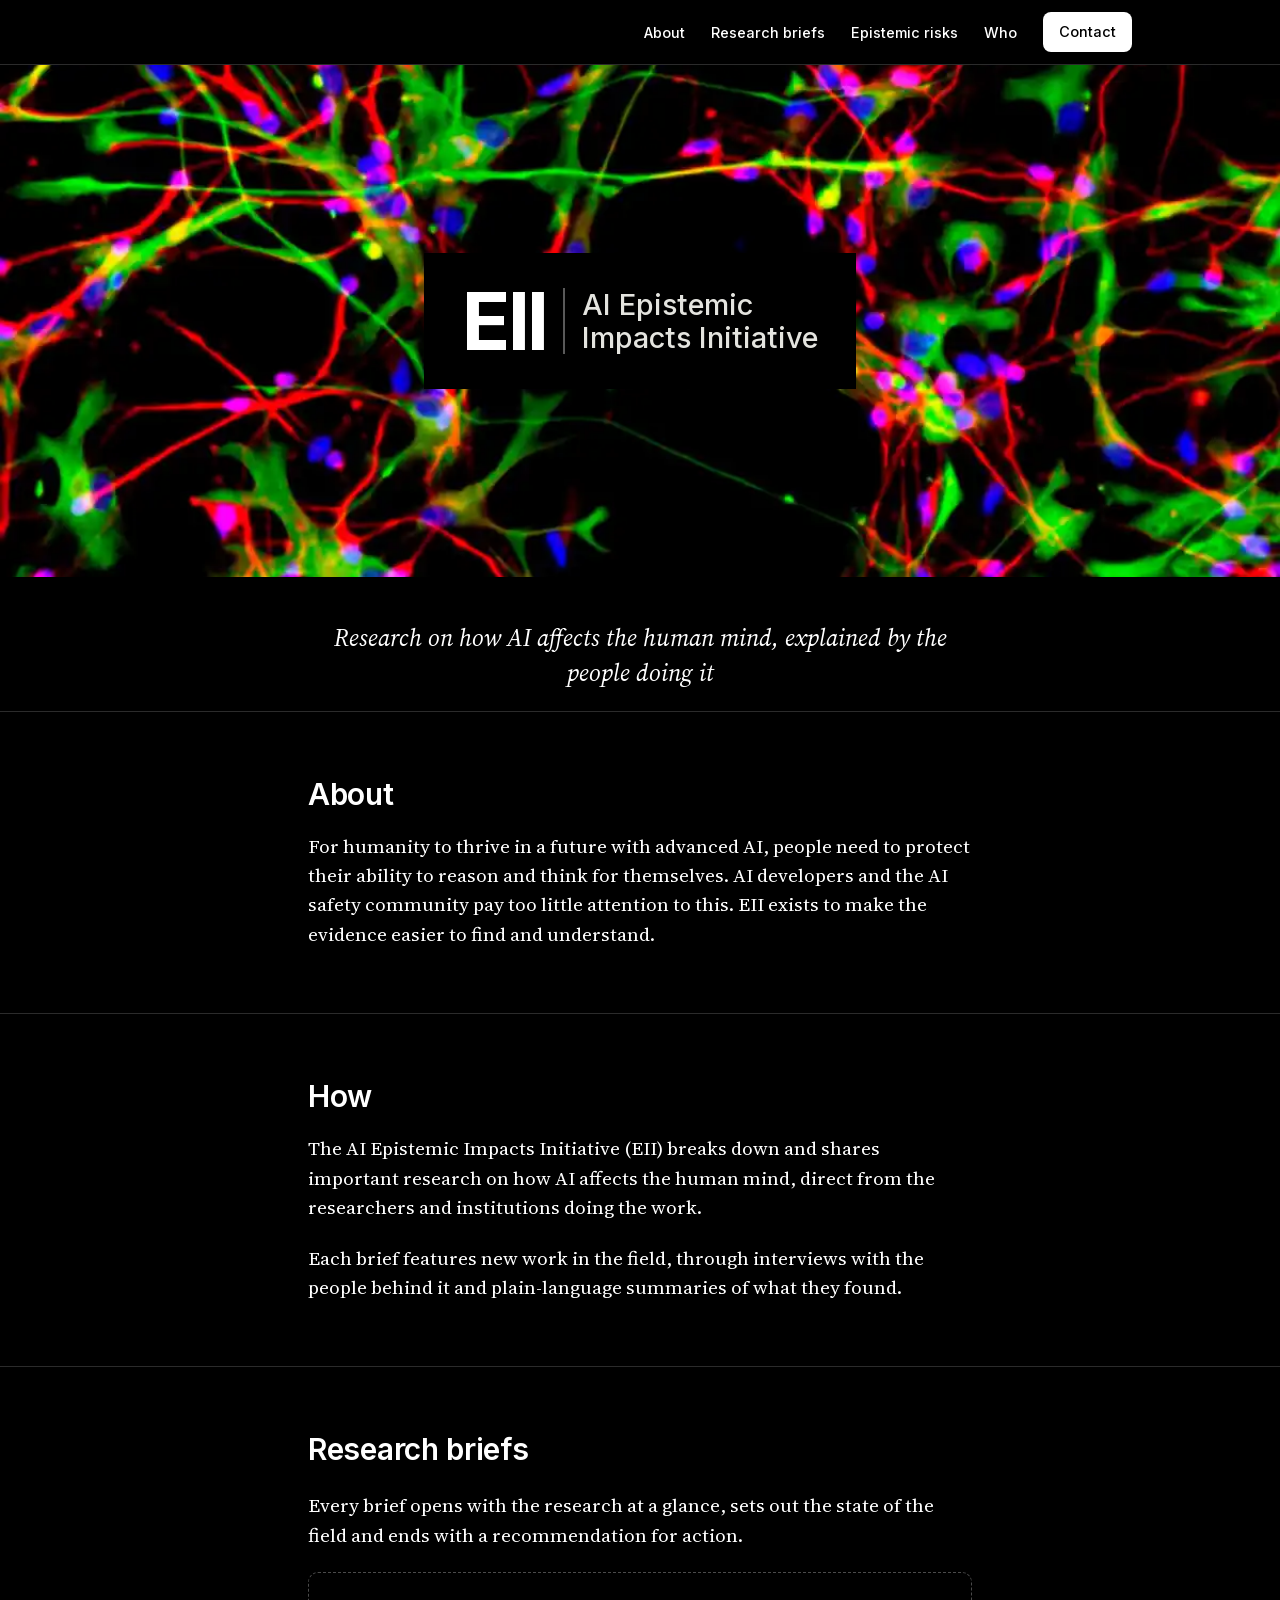
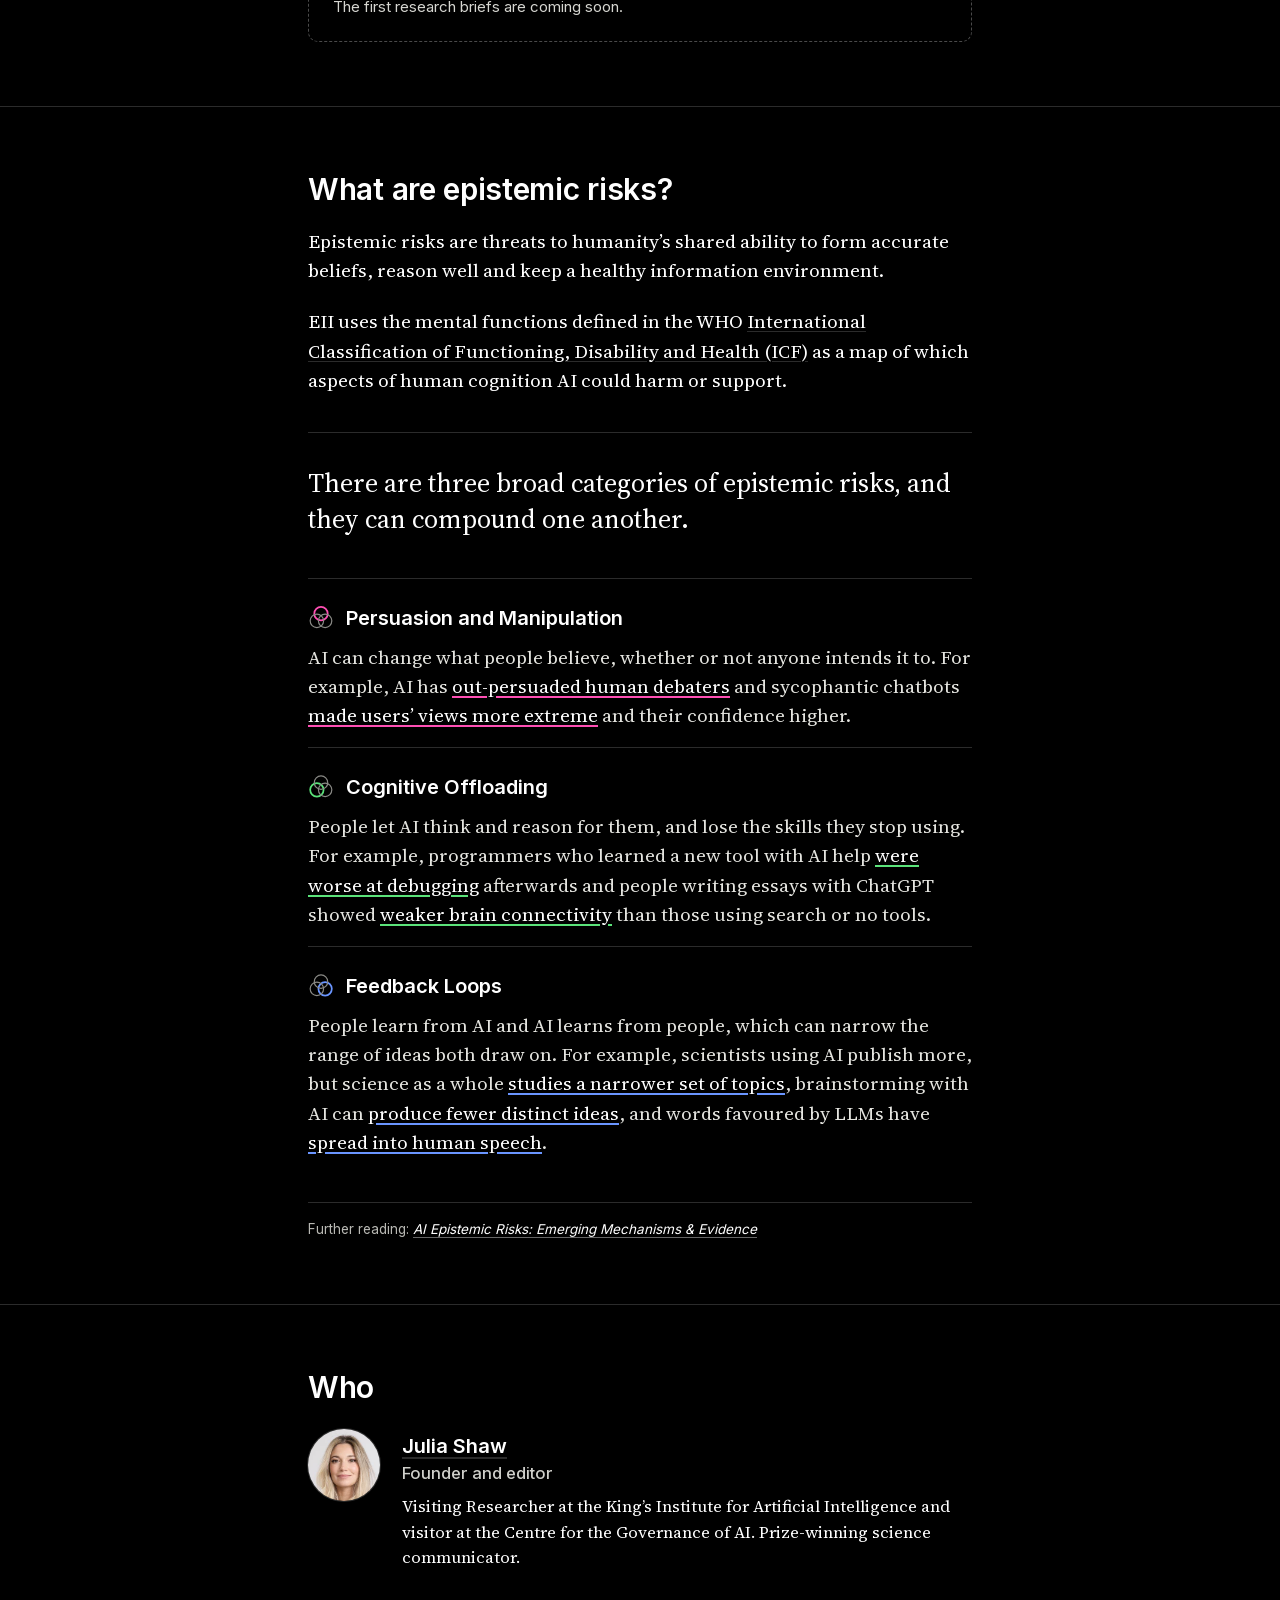
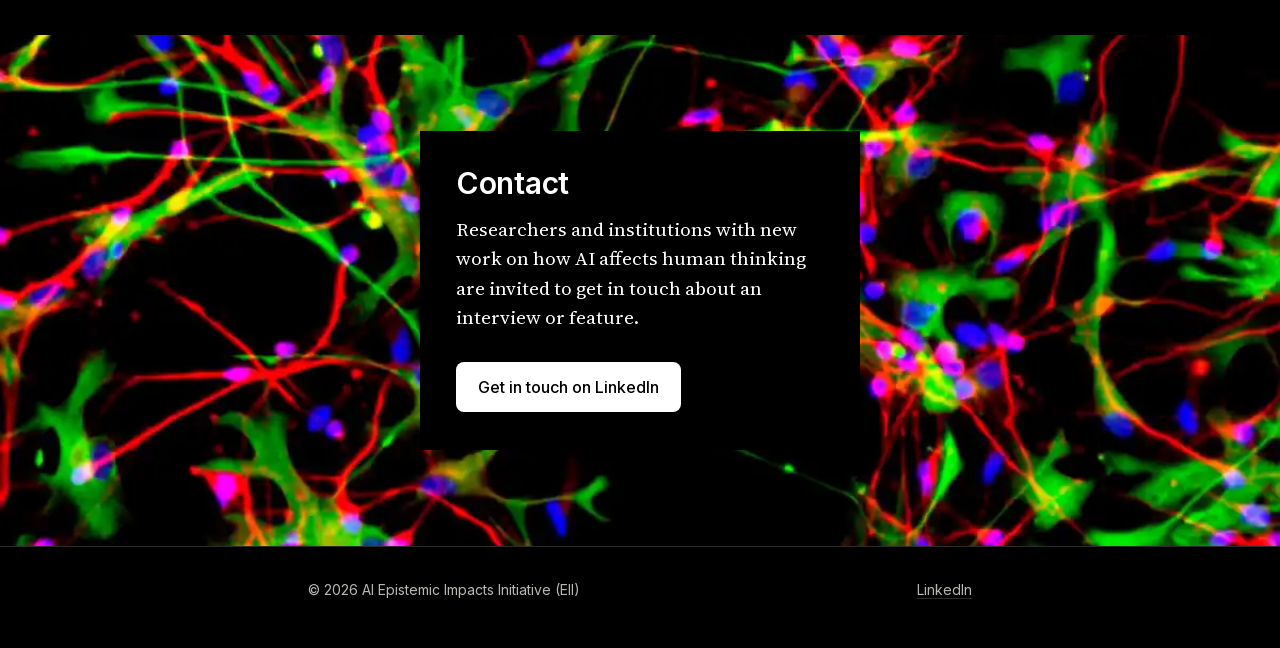
==== commit 90144d19: "Remove markup from paragraphs in index.html" ====
--- a/index.html
+++ b/index.html
@@ -79,7 +79,7 @@
   </div>
 </section>
 <div class="container tagline">
-  <p class="lede">Research on how AI affects the human mind, <mark class="hl">explained by the people doing it</mark></p>
+  <p class="lede">Research on how AI affects the human mind, explained by the people doing it</p>
 </div>
 
 <!-- ===== ABOUT ===== -->
@@ -87,7 +87,7 @@
   <div class="container two-col">
     <h2>About</h2>
     <div>
-      <p>For humanity to thrive in a future with advanced AI, people need to <mark class="hl">protect their ability to reason and think for themselves</mark>. AI developers and the AI safety community pay too little attention to this. EII exists to make the evidence easier to find and understand.</p>
+      <p>For humanity to thrive in a future with advanced AI, people need to protect their ability to reason and think for themselves. AI developers and the AI safety community pay too little attention to this. EII exists to make the evidence easier to find and understand.</p>
     </div>
   </div>
 </section>
@@ -97,7 +97,7 @@
   <div class="container two-col">
     <h2>How</h2>
     <div>
-      <p>The AI Epistemic Impacts Initiative (EII) breaks down and shares important research on how AI affects the human mind, <mark class="hl">direct from the researchers and institutions doing the work</mark>.</p>
+      <p>The AI Epistemic Impacts Initiative (EII) breaks down and shares important research on how AI affects the human mind, direct from the researchers and institutions doing the work.</p>
       <p>Each brief features new work in the field, through interviews with the people behind it and plain-language summaries of what they found.</p>
     </div>
   </div>
@@ -109,7 +109,7 @@
 <section class="section" id="briefs">
   <div class="container">
     <h2>Research briefs</h2>
-    <p class="up-intro">Every brief opens with the research at a glance, sets out the state of the field and ends with <mark class="hl">a recommendation for action</mark>.</p>
+    <p class="up-intro">Every brief opens with the research at a glance, sets out the state of the field and ends with a recommendation for action.</p>
     <ul class="up-list" data-updates>
       <!-- Example entry:
       <li class="up-item" data-type="brief">
@@ -132,7 +132,7 @@
       <p>EII uses the mental functions defined in the WHO <a href="https://www.who.int/standards/classifications/international-classification-of-functioning-disability-and-health">International Classification of Functioning, Disability and Health (ICF)</a> as a map of which aspects of human cognition AI could harm or support.</p>
 
       <div class="er-intro">
-        <p class="er-lead">There are three broad categories of epistemic risks, and <mark class="hl">they can compound one another</mark>.</p>
+        <p class="er-lead">There are three broad categories of epistemic risks, and they can compound one another.</p>
       </div>
 
       <div class="er-cats">
@@ -174,7 +174,7 @@
   <div class="container">
     <div class="contact-box">
     <h2>Contact</h2>
-      <p>Researchers and institutions with new work on how AI affects human thinking are invited to get in touch about <mark class="hl">an interview or feature</mark>.</p>
+      <p>Researchers and institutions with new work on how AI affects human thinking are invited to get in touch about an interview or feature.</p>
       <!-- Contact is via LinkedIn. Change the link below (it appears twice on this page). -->
       <a class="btn btn-large" href="https://www.linkedin.com/in/drjuliashaw/">Get in touch on LinkedIn</a>
     </div>
